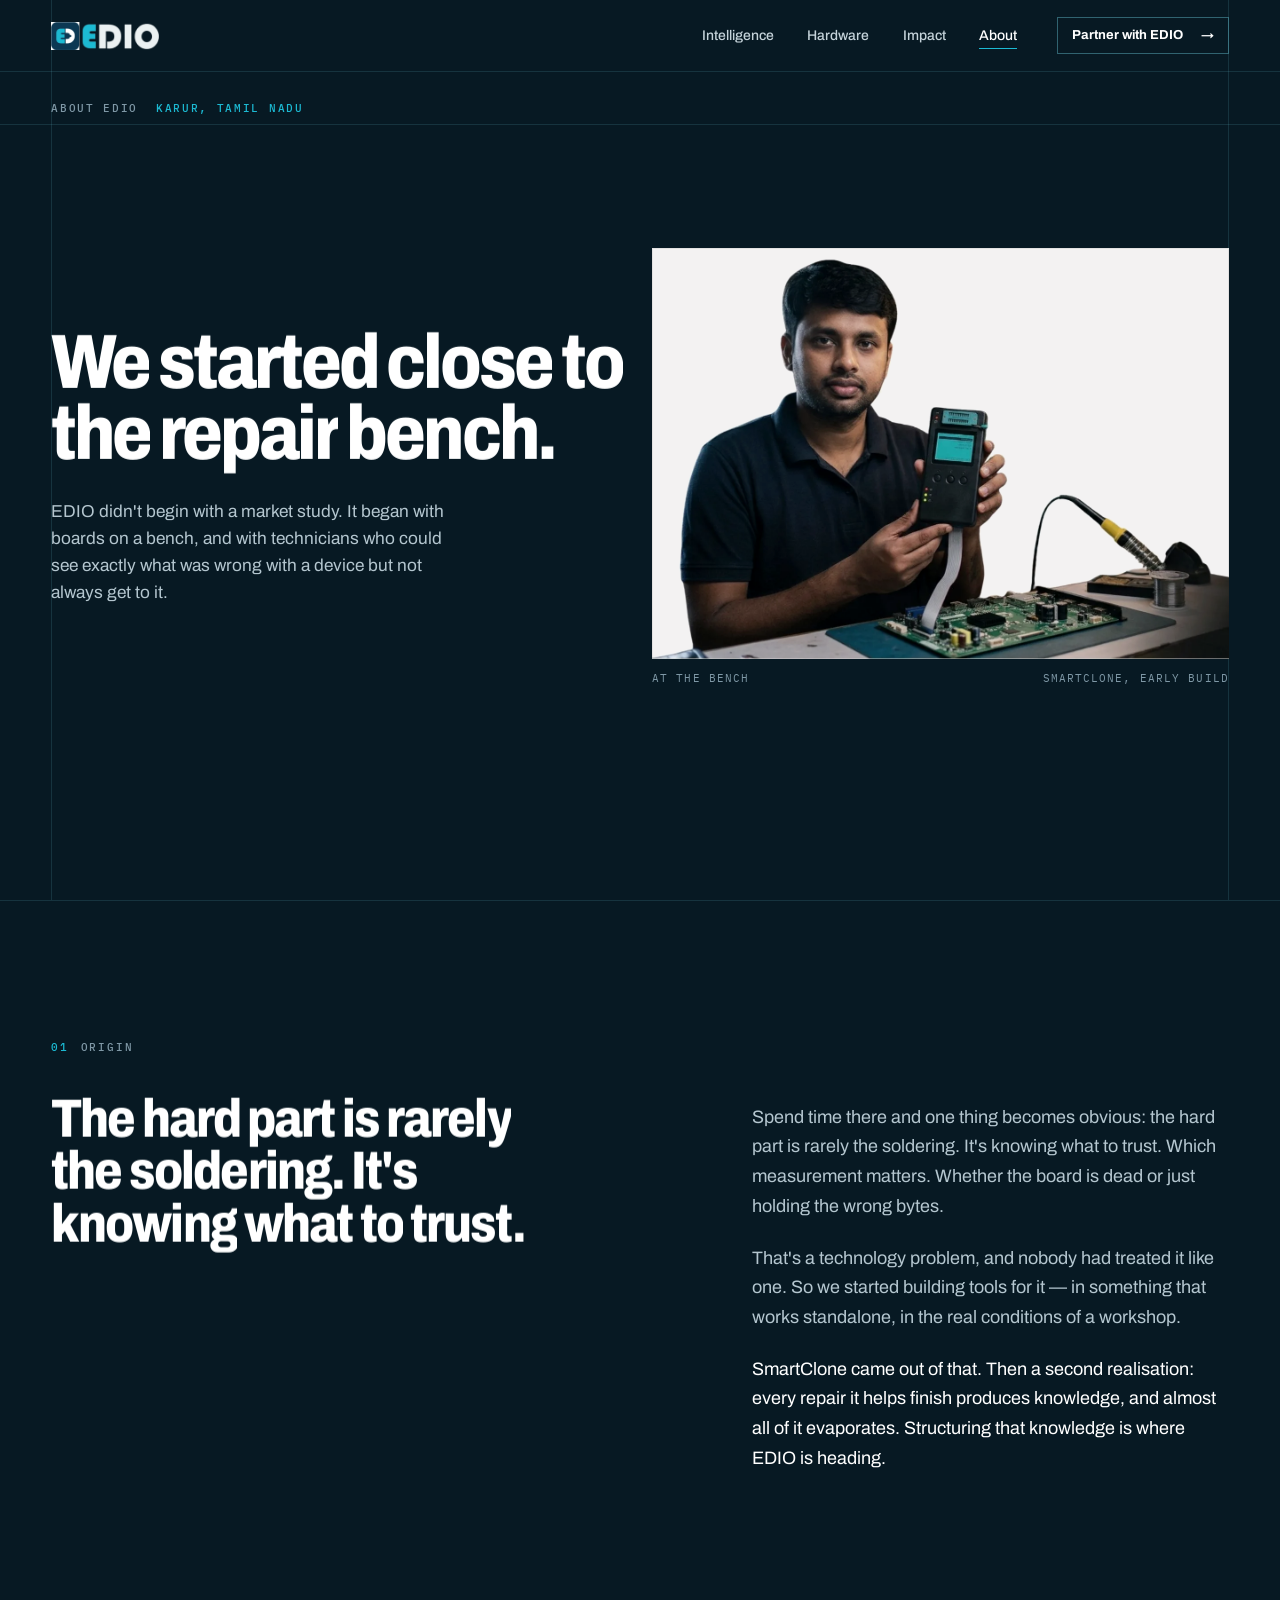
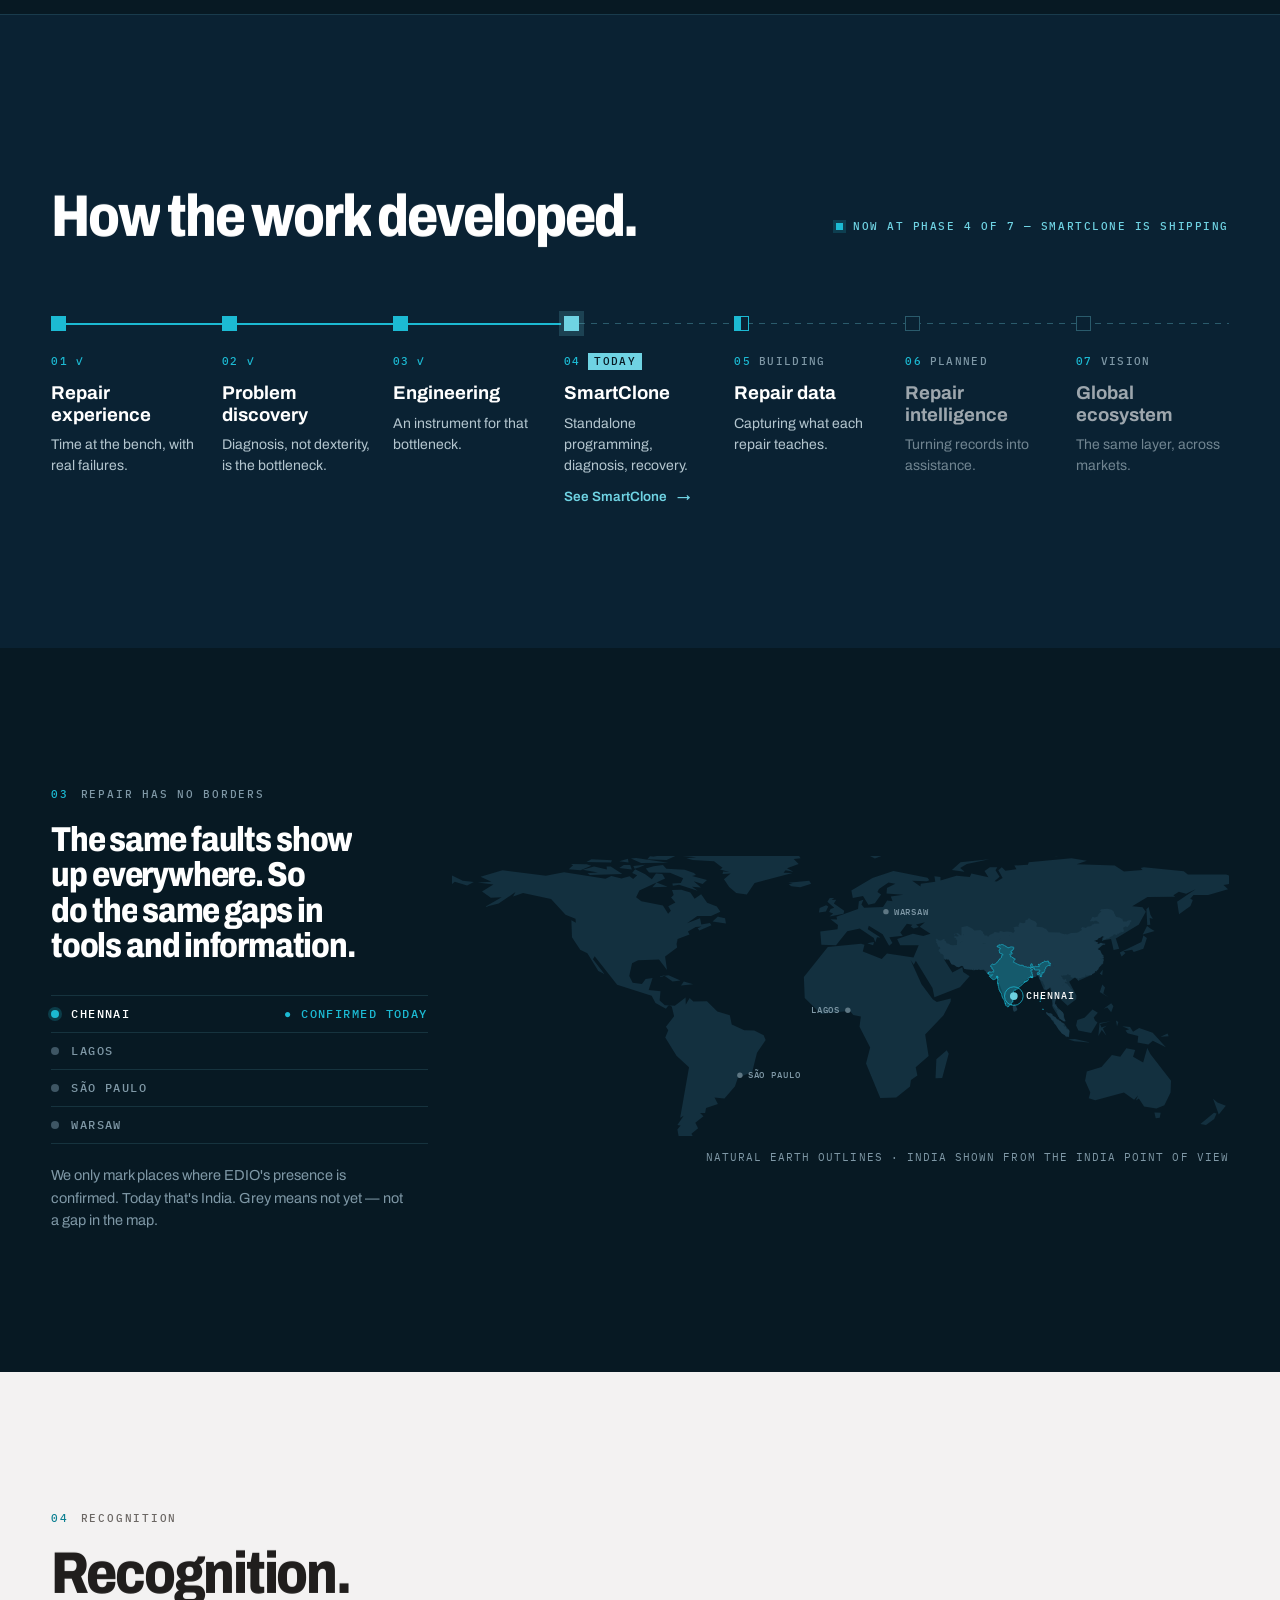
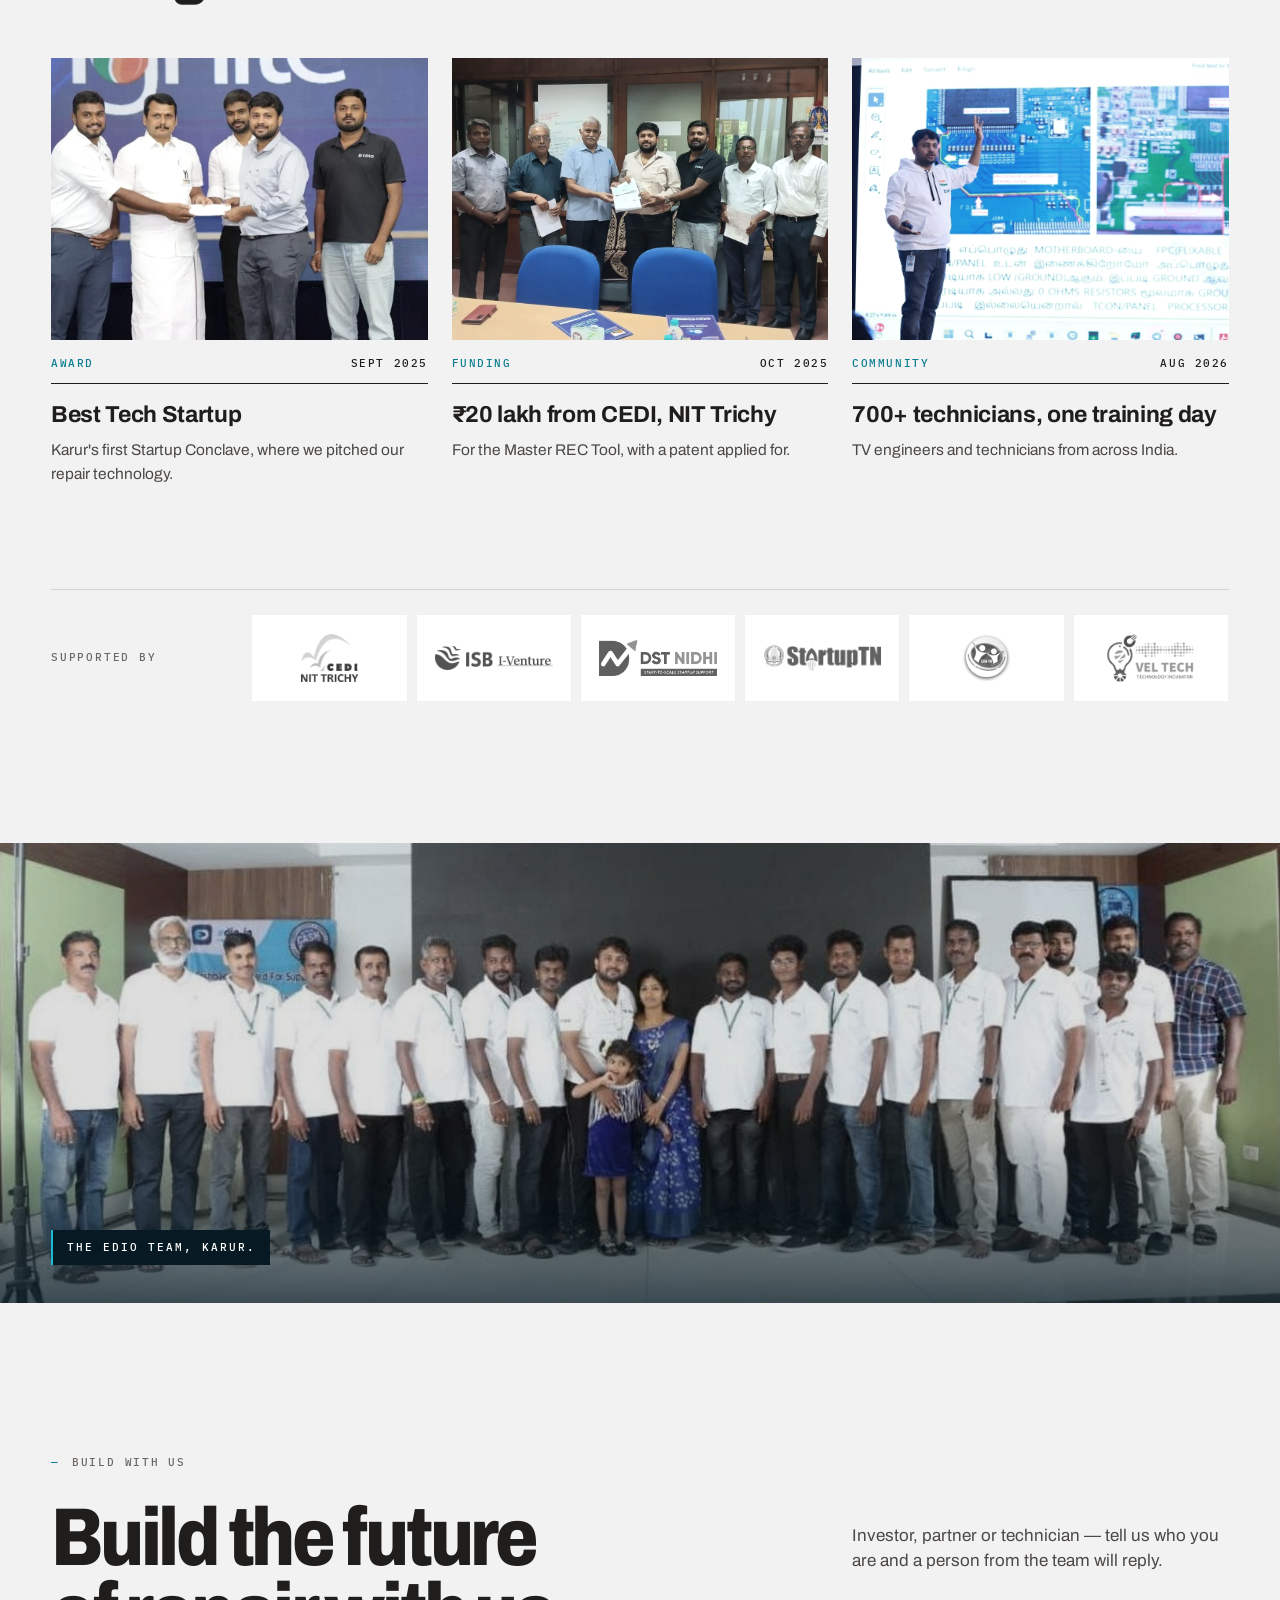
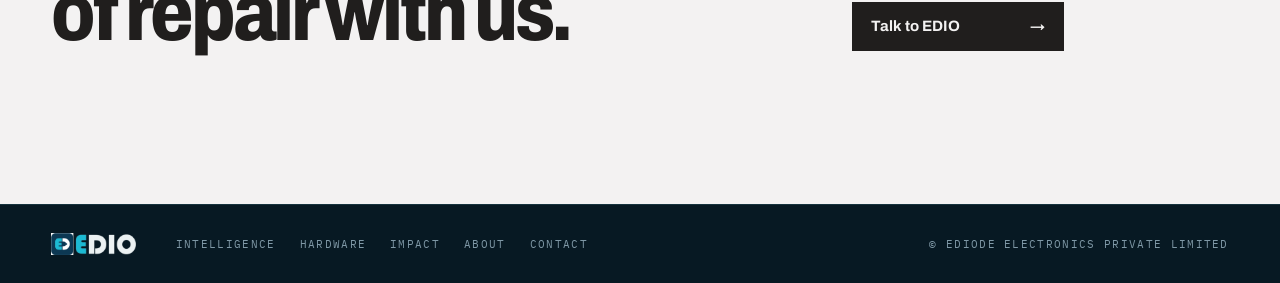
==== about.html @ 472bfdc0 "EDIO website preview Co-Authored-By: Claude Opus 5.5 <noreply@anthropic.com>" ====
<!doctype html>
<html lang="en" class="no-js">
<head>
<meta charset="utf-8">
<meta name="viewport" content="width=device-width, initial-scale=1, viewport-fit=cover">
<title>About EDIO — We started close to the repair bench</title>
<meta name="description" content="EDIO began with boards on a bench and technicians who could see what was wrong but not always get to it. SmartClone came out of that; structuring repair knowledge is where EDIO is heading.">
<link rel="canonical" href="https://edio.in/about.html">
<meta property="og:url" content="https://edio.in/about.html">
<meta property="og:type" content="website">
<meta property="og:site_name" content="EDIO">
<meta property="og:title" content="About EDIO — We started close to the repair bench">
<meta property="og:description" content="EDIO began with boards on a bench and technicians who could see what was wrong but not always get to it. SmartClone came out of that; structuring repair knowledge is where EDIO is heading.">
<meta property="og:image" content="https://edio.in/assets/img/og/edio-share.jpg">
<meta property="og:image:width" content="1200">
<meta property="og:image:height" content="629">
<meta property="og:image:alt" content="A technician repairing a TV mainboard at an electronics bench">
<meta name="twitter:card" content="summary_large_image">
<meta name="theme-color" content="#071923">
<meta name="robots" content="noindex">
<link rel="icon" href="assets/img/favicon.png">
<link rel="apple-touch-icon" href="assets/img/apple-touch-icon.png">
<link rel="preconnect" href="https://fonts.googleapis.com">
<link rel="preconnect" href="https://fonts.gstatic.com" crossorigin>
<link href="https://fonts.googleapis.com/css2?family=Archivo:wdth,wght@75..125,400..900&family=IBM+Plex+Mono:wght@400;500&display=swap" rel="stylesheet">
<link rel="preload" as="image" href="assets/img/about/founder-bench.webp">
<link rel="stylesheet" href="assets/css/base.css">
<link rel="stylesheet" href="assets/css/about.css">
<script>
  (function (h) {
    h.classList.replace('no-js', 'js');
    if (!matchMedia('(prefers-reduced-motion: reduce)').matches) {
      h.classList.add('is-intro');
      setTimeout(function () { h.classList.remove('is-intro'); }, 4000);
    }
  })(document.documentElement);
</script>
</head>
<body>

<a class="skip" href="#main">Skip to content</a>

<!-- ============ HEADER ============ -->
<header class="site-header" data-header>
  <div class="container header-row">
    <a class="brand" href="index.html" aria-label="EDIO home">
      <img src="assets/img/logo-wordmark-light.png" alt="EDIO" width="123" height="32">
    </a>
    <nav class="nav" aria-label="Primary">
      <a href="intelligence.html">Intelligence</a>
      <a href="hardware.html">Hardware</a>
      <a href="impact.html">Impact</a>
      <a href="about.html" aria-current="page">About</a>
    </nav>
    <a class="btn btn-line header-cta" href="contact.html"><span class="lg">Partner with EDIO</span><span class="sm">Partner</span><i aria-hidden="true">→</i></a>
    <button class="menu-btn" type="button" aria-expanded="false" aria-controls="mobile-nav" data-menu-btn>
      <span class="sr">Menu</span><i></i><i></i>
    </button>
  </div>
  <nav class="mobile-nav" id="mobile-nav" aria-label="Mobile" data-mobile-nav hidden>
    <a href="intelligence.html"><small>01</small>Intelligence</a>
    <a href="hardware.html"><small>02</small>Hardware</a>
    <a href="impact.html"><small>03</small>Impact</a>
    <a href="about.html" aria-current="page"><small>04</small>About</a>
  </nav>
</header>

<main id="main">

<!-- ============ HERO ============ -->
<section class="ab-hero">
  <div class="ab-lines" aria-hidden="true"><i class="al al-h"></i><i class="al al-v al-v1"></i><i class="al al-v al-v2"></i></div>
  <div class="container ab-hero-grid">
    <p class="sys" data-ab-fade><span class="sys-a">About EDIO</span><span class="sys-b">Karur, Tamil Nadu</span></p>
    <div class="ab-copy">
      <h1 class="ab-title display" data-split>We started close to the repair bench.</h1>
      <p class="ab-sub" data-ab-fade>EDIO didn't begin with a market study. It began with boards on a bench, and with technicians who could see exactly what was wrong with a device but not always get to it.</p>
    </div>
    <figure class="portrait" data-portrait>
      <div class="portrait-plate"><img src="assets/img/about/founder-bench.webp" alt="EDIO founder with SmartClone at a repair bench" width="1300" height="925" fetchpriority="high" data-portrait-img></div>
      <figcaption><span>At the bench</span><span>SmartClone, early build</span></figcaption>
    </figure>
  </div>
</section>

<!-- ============ STORY ============ -->
<section class="story">
  <div class="container story-grid">
    <p class="kicker" data-rise><span>01</span> Origin</p>
    <blockquote class="pull display" data-split>The hard part is rarely the soldering. It's knowing what to trust.</blockquote>
    <div class="story-text" data-rise-stagger>
      <p data-rise>Spend time there and one thing becomes obvious: the hard part is rarely the soldering. It's knowing what to trust. Which measurement matters. Whether the board is dead or just holding the wrong bytes.</p>
      <p data-rise>That's a technology problem, and nobody had treated it like one. So we started building tools for it — in something that works standalone, in the real conditions of a workshop.</p>
      <p data-rise>SmartClone came out of that. Then a second realisation: every repair it helps finish produces knowledge, and almost all of it evaporates. Structuring that knowledge is where EDIO is heading.</p>
    </div>
  </div>
</section>

<!-- ============ TIMELINE ============ -->
<section class="phases" data-phases>
  <div class="container">
    <div class="phases-head">
      <p class="kicker" data-rise><span>02</span> Timeline</p>
      <h2 class="phases-title display" data-split>How the work developed.</h2>
      <p class="phases-now" data-rise><i class="led" aria-hidden="true"></i>Now at phase 4 of 7 — SmartClone is shipping</p>
    </div>

    <div class="track" data-track>
      <div class="track-line" aria-hidden="true"><i data-track-fill></i></div>
      <ol class="phase-list">
        <li class="ph ph--done"><span class="ph-n">01 <b>✓</b></span><h3>Repair experience</h3><p>Time at the bench, with real failures.</p></li>
        <li class="ph ph--done"><span class="ph-n">02 <b>✓</b></span><h3>Problem discovery</h3><p>Diagnosis, not dexterity, is the bottleneck.</p></li>
        <li class="ph ph--done"><span class="ph-n">03 <b>✓</b></span><h3>Engineering</h3><p>An instrument for that bottleneck.</p></li>
        <li class="ph ph--now" aria-current="step"><span class="ph-n">04 <b>Today</b></span><h3>SmartClone</h3><p>Standalone programming, diagnosis, recovery.</p><a class="ph-link" href="hardware.html">See SmartClone <i aria-hidden="true">→</i></a></li>
        <li class="ph ph--next"><span class="ph-n">05 <b>Building</b></span><h3>Repair data</h3><p>Capturing what each repair teaches.</p></li>
        <li class="ph ph--later"><span class="ph-n">06 <b>Planned</b></span><h3>Repair intelligence</h3><p>Turning records into assistance.</p></li>
        <li class="ph ph--later"><span class="ph-n">07 <b>Vision</b></span><h3>Global ecosystem</h3><p>The same layer, across markets.</p></li>
      </ol>
    </div>
  </div>
</section>

<!-- ============ NO BORDERS ============ -->
<section class="borders">
  <div class="container borders-grid">
    <div class="borders-copy">
      <p class="kicker" data-rise><span>03</span> Repair has no borders</p>
      <h2 class="borders-title display" data-split>The same faults show up everywhere. So do the same gaps in tools and information.</h2>
      <ul class="legend" data-rise>
        <li class="lg-on"><i></i>Chennai <b>● Confirmed today</b></li>
        <li><i></i>Lagos</li>
        <li><i></i>São Paulo</li>
        <li><i></i>Warsaw</li>
      </ul>
      <p class="borders-note" data-rise>We only mark places where EDIO's presence is confirmed. Today that's India. Grey means not yet — not a gap in the map.</p>
    </div>
    <figure class="map" data-map aria-label="World map: India highlighted, Chennai confirmed; Lagos, São Paulo and Warsaw in grey">
      <svg viewBox="0 0 1000 360" preserveAspectRatio="xMidYMid meet" aria-hidden="true">
        <path class="land" d="M374.4 433.3L379.7 438.9L349.4 440.6L374.4 433.3ZM309.7 413.9L302.5 418.1L291.7 415.8L299.7 414.4L304.7 408.1L309.7 413.9ZM337.2 395.0L327.8 396.7L317.5 405.6L328.3 413.1L331.1 421.4L303.9 429.4L285.6 429.7L295.3 433.1L283.3 436.7L338.3 447.8L420.8 439.7L401.1 437.5L401.9 433.6L451.4 425.3L457.2 419.7L480.8 413.6L575.3 412.5L594.2 406.9L607.2 410.6L651.4 399.4L670.6 405.6L691.4 405.3L693.6 408.9L688.6 416.4L694.2 417.5L705.3 410.8L744.4 400.6L766.1 403.9L785.6 398.9L795.0 402.5L815.6 399.7L832.8 403.6L875.3 398.1L881.9 402.8L904.2 402.5L975.6 415.8L954.4 428.3L963.9 435.6L949.4 436.7L943.9 441.4L970.6 449.4L1000.0 451.9L1000.0 466.7L0.0 466.7L2.5 450.3L102.5 452.8L73.3 449.2L75.3 444.4L64.4 441.9L93.3 439.7L68.6 436.4L60.0 430.3L79.7 431.7L97.5 425.6L183.6 421.4L220.6 425.8L211.9 418.3L291.9 421.9L312.8 418.1L311.9 403.6L337.2 395.0ZM311.7 366.4L319.4 368.6L307.8 370.8L292.5 363.3L302.5 366.9L307.5 362.5L311.7 366.4ZM903.9 330.0L911.9 330.3L910.8 336.7L905.6 337.5L903.9 330.0ZM980.6 330.3L983.9 331.4L980.8 338.6L970.3 346.1L963.1 345.0L980.6 330.3ZM985.0 317.2L995.8 321.4L986.7 332.5L979.4 312.5L985.0 317.2ZM639.2 254.4L630.8 285.8L622.2 286.1L623.3 261.7L636.7 250.0L639.2 254.4ZM898.9 255.0L925.3 289.2L924.7 304.4L916.7 320.6L906.4 325.0L890.6 322.2L883.9 312.2L880.0 314.7L882.8 308.1L877.8 313.6L864.7 304.2L827.8 314.2L819.4 311.7L821.4 304.4L814.7 289.2L816.9 277.2L835.8 271.4L849.2 256.1L860.0 258.3L867.8 247.5L879.2 249.7L876.4 258.3L889.4 265.8L894.7 247.2L898.9 255.0ZM801.7 235.6L821.4 240.0L800.8 238.3L792.8 235.8L801.7 235.6ZM922.2 231.9L911.9 232.5L920.8 228.3L922.2 231.9ZM872.5 220.0L876.4 226.1L884.2 221.4L901.7 227.5L918.6 246.1L901.9 237.8L896.1 242.5L882.2 240.0L883.1 231.7L869.4 228.1L866.7 224.4L871.4 222.8L862.5 219.2L872.5 220.0ZM847.8 212.8L833.9 216.1L835.8 220.6L842.5 218.3L837.5 221.9L842.2 231.4L836.1 223.9L831.7 231.7L833.3 215.0L847.8 212.8ZM857.5 213.6L855.8 219.2L854.4 211.7L857.5 213.6ZM793.9 233.1L785.0 228.3L764.7 201.4L788.3 216.4L794.7 225.3L793.9 233.1ZM827.5 211.7L830.6 214.2L822.5 227.8L806.1 224.7L803.1 218.1L804.7 211.1L813.9 208.1L824.2 197.5L831.1 201.7L825.8 207.8L827.5 211.7ZM851.1 193.3L848.3 201.1L843.3 195.0L838.6 196.7L848.3 189.4L851.1 193.3ZM725.6 199.4L721.9 197.8L722.5 189.4L725.6 199.4ZM836.9 165.3L840.3 169.2L838.1 176.9L844.7 181.9L833.6 175.0L836.9 165.3ZM298.3 161.4L310.3 165.0L294.7 166.7L298.3 161.4ZM278.6 153.3L293.9 160.3L283.9 161.4L272.8 153.9L263.9 155.8L278.6 153.3ZM836.7 153.3L833.6 151.1L837.5 146.4L836.7 153.3ZM543.1 110.6L541.9 115.0L534.4 112.2L543.1 110.6ZM891.7 113.6L889.7 119.2L877.2 123.6L875.3 120.6L863.9 122.5L866.7 124.7L861.7 129.4L859.4 124.2L887.2 110.6L889.7 102.2L894.2 105.6L891.7 113.6ZM899.7 93.9L904.2 96.4L888.9 101.1L894.4 90.0L899.7 93.9ZM344.2 75.8L342.2 78.3L351.4 80.0L352.5 86.9L335.3 84.4L344.2 75.8ZM898.9 75.8L901.9 80.6L897.8 79.7L898.6 88.6L894.7 88.9L893.6 68.6L896.4 65.6L898.9 75.8ZM481.1 71.4L472.2 72.8L473.1 66.9L481.4 63.3L484.2 65.0L481.1 71.4ZM491.7 53.9L488.6 56.7L494.4 56.4L491.4 61.1L504.7 70.3L503.9 74.2L485.6 77.8L490.6 73.9L485.3 72.2L487.2 68.1L491.9 66.7L483.1 58.9L486.1 53.9L491.7 53.9ZM263.3 34.2L277.5 39.7L257.8 40.3L263.3 34.2ZM459.7 31.9L462.2 35.8L448.1 40.3L436.7 38.9L433.3 36.4L438.3 35.0L432.5 34.4L459.7 31.9ZM13.9 31.7L28.1 33.3L19.4 38.1L3.6 33.1L0.0 36.1L0.0 25.0L13.9 31.7ZM248.6 23.6L257.2 30.0L262.5 22.5L270.6 23.1L274.2 28.9L241.1 44.4L236.9 53.1L243.6 58.1L271.4 63.6L278.1 74.4L281.7 70.6L278.3 64.7L287.5 59.7L281.9 53.3L285.3 50.3L283.1 43.6L295.0 43.3L306.7 46.9L312.2 55.0L320.6 49.2L328.3 60.3L340.8 65.0L345.3 71.9L333.3 77.2L315.6 77.2L302.5 86.7L319.2 80.0L320.8 88.3L331.9 86.1L333.9 89.2L318.3 95.8L316.1 93.1L321.1 90.8L313.6 91.4L303.6 97.2L305.6 101.1L290.3 106.9L289.2 113.3L288.1 107.8L289.7 117.8L274.2 129.4L276.7 146.7L266.4 133.1L239.4 134.2L231.7 138.1L228.1 154.4L232.5 163.1L244.4 164.7L249.2 158.3L258.1 156.9L253.1 172.5L268.3 174.2L267.2 185.8L273.9 192.2L286.7 192.8L300.6 182.2L300.8 191.4L305.8 182.8L310.6 187.2L328.1 186.9L341.4 200.0L357.5 205.0L360.0 216.9L376.1 224.2L388.9 224.7L401.1 230.8L403.6 236.9L392.5 253.1L386.4 277.5L367.8 285.8L364.2 296.4L350.6 312.2L337.8 310.8L342.2 319.2L326.9 324.4L325.8 330.6L319.2 330.8L323.6 335.0L313.1 343.3L316.7 350.3L308.1 357.5L310.6 361.9L302.8 366.1L291.9 361.9L290.0 351.9L294.2 346.9L290.0 346.1L298.1 334.4L293.6 336.7L305.0 271.7L288.9 257.2L274.4 233.6L278.3 224.2L275.3 219.7L285.8 206.1L282.8 193.6L278.9 191.9L275.3 196.7L261.9 189.2L256.9 179.7L212.5 165.8L183.6 128.9L181.4 132.8L196.1 151.7L188.3 148.1L174.2 125.0L165.0 120.6L154.4 104.7L153.6 82.8L159.4 85.8L158.9 80.6L146.1 75.6L127.5 55.3L91.4 47.5L78.6 52.2L81.7 46.4L60.0 61.1L42.2 65.6L63.9 53.1L50.0 53.6L38.6 45.8L53.3 36.7L33.1 34.2L50.8 33.1L36.7 26.7L65.0 18.3L120.8 25.3L144.2 20.8L197.5 29.4L205.0 25.6L218.1 28.9L228.6 26.1L233.1 29.7L238.3 24.7L231.9 21.9L235.6 16.9L248.6 23.6ZM182.8 13.6L199.4 17.5L198.9 13.6L204.2 13.6L219.2 23.3L177.5 24.4L174.2 22.2L187.8 21.1L168.3 17.8L182.8 13.6ZM259.4 13.3L271.4 11.7L275.8 16.4L299.4 17.8L311.4 21.9L313.9 24.4L308.9 25.8L328.1 30.8L322.5 36.1L311.1 32.5L320.3 40.6L308.9 39.7L316.1 44.7L292.2 36.9L284.2 38.3L283.6 35.3L294.4 34.7L297.5 28.6L280.6 21.7L253.6 21.1L249.4 16.1L259.4 13.3ZM221.1 11.7L229.4 11.7L231.4 17.5L215.3 15.3L221.1 11.7ZM241.1 14.4L235.0 16.4L233.3 12.8L248.6 11.4L241.1 14.4ZM165.3 18.3L150.3 16.9L155.8 11.9L153.1 10.3L173.3 10.6L179.2 12.5L165.3 18.3ZM226.4 3.6L227.2 8.3L215.3 6.7L226.4 3.6ZM199.4 5.0L205.8 5.6L204.7 8.3L173.1 7.8L179.4 4.2L199.4 5.0ZM659.7 20.3L643.3 18.1L654.4 8.1L691.4 4.2L662.5 10.3L653.9 15.6L659.7 20.3ZM236.9 2.5L278.3 8.6L243.3 8.9L230.3 3.3L236.9 2.5ZM797.2 2.8L816.9 6.1L803.9 10.6L852.8 12.2L864.7 20.0L888.6 18.1L886.4 15.6L890.3 14.4L941.7 19.7L946.9 23.9L996.1 23.9L1000.0 25.0L1000.0 36.1L992.8 37.2L998.6 42.8L973.1 50.3L954.2 50.3L950.0 55.0L953.3 56.7L950.3 64.2L935.6 75.0L933.1 58.9L956.9 42.8L944.7 48.6L935.3 46.1L928.3 50.6L930.6 52.5L895.0 52.8L875.3 64.7L888.6 66.1L892.8 71.7L883.9 88.1L854.2 106.1L858.6 119.2L851.4 121.1L848.1 106.7L836.4 108.6L837.8 103.1L827.8 107.8L830.3 112.8L840.0 112.5L831.1 119.7L838.6 128.6L838.1 138.3L821.9 153.3L806.7 160.3L801.4 156.4L794.2 161.7L803.6 179.4L803.3 184.2L792.2 192.8L778.1 179.4L775.6 191.1L786.1 201.4L789.4 213.1L781.7 208.9L773.1 195.0L770.0 169.7L761.7 172.2L753.9 153.3L741.7 156.9L723.1 172.5L721.9 187.8L715.3 194.4L701.7 157.2L695.8 158.6L684.4 146.1L659.4 145.3L656.9 141.4L643.1 139.2L639.2 133.1L633.3 133.3L643.9 150.0L656.7 143.3L657.8 149.4L666.1 154.7L653.6 168.9L620.8 181.7L618.3 170.0L596.9 134.7L594.2 140.0L590.0 133.6L604.2 165.0L618.6 184.2L623.9 187.8L641.9 183.3L641.7 187.2L632.5 205.0L608.9 229.7L613.3 257.5L596.7 271.7L598.9 282.5L590.6 288.1L589.4 296.7L571.7 310.8L551.1 311.4L532.8 266.9L538.1 246.4L524.4 219.7L526.1 206.4L516.4 204.7L511.9 199.2L475.0 203.3L453.9 182.8L452.8 155.8L483.6 117.2L526.4 112.8L530.8 114.2L528.6 122.8L553.1 132.5L559.7 125.6L593.9 130.6L600.6 114.7L576.7 114.7L572.8 106.9L593.1 100.0L606.4 103.1L615.8 100.0L601.9 91.1L608.6 85.3L597.2 88.1L600.8 91.4L594.2 93.3L590.3 90.8L592.5 88.6L585.3 87.2L576.9 98.3L580.0 102.5L562.8 104.7L566.7 111.9L562.5 115.6L554.2 100.8L536.4 89.7L535.0 94.2L551.4 105.0L546.9 104.4L544.7 111.1L542.8 105.6L524.7 93.3L508.6 96.9L494.2 114.7L475.3 114.2L473.9 97.2L496.1 94.4L496.7 88.9L487.2 81.4L495.6 81.7L494.7 78.3L522.5 68.1L523.6 58.1L529.4 56.4L526.9 62.5L530.3 66.7L554.7 65.6L560.0 57.2L566.9 58.3L564.7 52.2L580.8 50.0L559.2 48.1L559.7 41.1L570.6 35.8L561.7 34.2L549.4 42.5L547.5 46.4L552.2 49.7L544.2 60.8L535.8 62.8L528.9 51.4L515.8 53.9L513.9 44.4L541.1 28.3L568.1 19.4L611.9 28.1L614.2 31.1L611.1 32.5L592.2 31.7L602.8 39.4L603.3 35.8L621.9 33.1L620.8 26.1L628.6 26.9L628.6 31.4L649.2 25.3L666.4 26.9L668.3 22.5L690.3 27.5L685.3 19.4L692.2 14.4L701.7 14.4L699.4 18.3L704.7 26.7L698.1 32.5L701.1 32.8L708.6 28.3L703.1 18.3L707.5 14.4L712.2 18.9L726.4 17.2L723.6 12.2L741.1 11.4L742.2 8.1L797.2 2.8ZM791.9 -0.8L776.1 0.3L783.6 -3.6L791.9 -0.8ZM550.8 -4.7L559.7 -2.8L544.2 3.3L528.9 -4.7L550.8 -4.7ZM777.5 -2.5L753.3 -6.4L766.4 -9.2L777.5 -2.5ZM258.3 -4.7L247.8 -0.6L231.4 -6.1L243.3 -9.2L258.3 -4.7ZM309.7 -14.2L328.1 -12.2L286.4 -3.6L290.6 -1.4L276.1 5.0L251.4 4.2L254.7 0.3L263.9 1.4L255.6 -1.1L263.6 -3.6L258.6 -6.4L272.8 -6.9L245.6 -10.8L309.7 -14.2ZM424.7 -15.3L442.2 -13.1L412.8 -11.1L466.1 -9.2L444.4 -6.1L450.8 -5.8L445.3 -2.2L448.6 2.8L439.7 3.9L446.1 10.3L431.1 15.8L439.4 20.3L429.2 18.3L426.7 21.7L438.1 21.9L389.4 34.7L379.4 49.7L365.8 47.5L356.7 40.0L350.0 30.0L358.6 22.5L348.1 23.3L348.9 20.0L357.2 20.6L345.0 17.5L348.1 15.0L337.2 6.9L309.7 5.3L301.7 2.8L314.4 1.7L296.4 0.0L317.5 -3.9L311.1 -5.8L325.8 -10.6L376.4 -10.3L370.0 -12.8L379.4 -14.4L424.7 -15.3Z"/>
        <path class="land land--near" d="M780.3 211.7L780.0 210.6L780.8 210.3L781.7 211.9L783.6 212.8L784.4 214.4L786.1 214.7L786.4 215.6L784.7 216.1L787.2 215.3L788.1 215.8L788.3 216.7L786.9 217.5L787.8 217.8L787.2 217.8L786.9 218.6L788.3 219.7L790.0 219.4L790.3 221.9L791.4 222.5L790.3 224.4L791.4 223.1L793.3 223.3L794.4 225.0L793.6 233.1L792.5 231.7L792.2 232.8L790.6 231.9L790.8 233.1L790.6 233.1L788.6 230.8L784.2 227.8L783.9 226.7L780.3 223.1L776.9 216.7L775.3 215.8L774.4 211.9L771.4 210.3L771.1 208.6L769.2 206.4L768.1 206.1L765.0 203.3L764.4 201.4L765.0 200.8L767.8 202.2L770.8 202.2L773.1 204.4L772.8 205.3L777.2 207.8L777.8 209.4L778.3 209.2L780.3 211.7ZM783.6 199.2L786.1 201.4L787.2 203.3L787.2 208.6L788.6 210.3L789.7 212.8L788.9 212.2L788.9 212.8L787.5 213.1L783.1 210.0L781.4 208.9L781.4 207.5L779.7 205.8L780.3 205.6L779.4 204.7L779.7 203.6L778.9 202.5L778.3 198.1L780.8 199.4L780.8 201.1L782.2 200.3L782.8 200.8L783.6 199.2ZM770.3 138.3L767.5 137.8L768.3 136.7L768.1 136.1L767.2 136.4L767.8 135.3L766.9 135.0L765.0 136.1L762.8 135.3L760.8 136.9L759.2 137.2L757.2 139.4L755.3 139.7L753.6 138.6L751.4 138.6L751.7 138.3L750.3 138.1L748.6 138.9L746.9 140.8L746.7 138.9L746.1 138.6L742.8 139.4L740.8 138.6L740.0 139.2L739.4 138.3L738.9 139.2L738.1 138.1L736.4 138.1L736.7 137.2L734.7 136.9L733.6 135.3L731.9 135.6L731.1 134.4L728.3 133.1L728.1 132.5L726.1 132.2L725.3 133.3L722.8 131.7L722.8 131.1L720.6 130.6L719.7 129.4L718.6 129.7L718.6 127.8L717.8 126.4L718.6 126.1L719.2 126.9L721.1 125.8L720.3 125.0L720.8 124.2L719.2 123.9L719.2 122.5L720.6 122.2L720.8 121.1L722.2 120.3L723.1 117.8L720.3 116.7L715.3 118.1L710.3 114.7L706.9 113.9L706.7 113.3L708.9 112.8L708.1 112.2L707.8 109.7L705.0 109.4L704.4 107.2L705.3 106.7L705.6 105.6L708.1 104.7L707.8 104.2L710.0 103.9L710.3 104.7L711.9 104.7L713.6 102.8L716.9 102.8L718.6 101.4L722.8 100.0L722.5 98.3L723.6 97.5L723.3 97.2L724.4 96.9L723.1 94.2L723.6 92.5L721.9 91.9L726.9 90.8L729.2 91.4L729.4 90.6L728.6 90.3L730.6 85.6L735.3 86.7L737.5 85.8L738.1 82.2L740.6 81.9L741.4 80.3L743.9 80.0L743.6 80.8L744.7 81.4L744.4 81.7L750.8 84.2L752.8 87.2L751.9 90.3L752.5 91.1L759.7 91.7L763.1 93.6L765.0 93.6L764.7 94.4L767.8 98.1L781.9 98.6L783.3 99.4L788.1 100.6L790.3 100.3L790.3 100.8L791.7 101.1L796.7 99.2L804.2 98.9L806.7 97.8L808.3 96.4L810.8 95.3L809.4 93.3L811.1 91.4L815.6 92.5L818.1 90.6L821.4 90.3L822.8 89.7L823.9 88.1L825.8 87.8L826.1 87.2L833.1 86.9L832.5 85.6L829.2 83.3L827.2 83.3L826.1 84.2L824.4 83.6L821.9 84.2L820.8 83.1L821.7 82.8L824.2 78.3L827.2 79.2L831.4 77.5L831.7 76.9L830.8 76.7L833.6 73.1L835.6 71.9L835.3 70.8L833.3 70.0L835.8 68.6L843.3 67.8L848.9 69.2L851.7 71.9L852.2 74.2L852.8 74.2L853.6 76.9L854.4 77.2L854.2 78.3L859.7 79.4L861.7 80.8L863.1 80.8L862.5 81.7L863.3 82.5L863.1 83.1L863.9 84.2L868.1 84.2L869.7 83.1L874.2 82.5L873.9 83.3L874.4 84.2L872.8 85.3L871.9 88.1L870.0 90.3L869.7 91.4L866.4 90.8L863.6 92.2L864.7 96.1L864.2 97.5L862.2 98.1L862.5 98.6L860.8 97.2L860.3 98.9L859.2 98.9L858.1 100.0L855.6 100.0L856.4 101.1L855.8 101.7L851.9 100.8L850.0 103.1L846.9 104.2L844.7 106.1L842.5 106.1L836.7 109.2L836.4 108.6L838.6 107.2L836.7 106.9L839.7 104.2L838.6 102.8L836.1 103.3L834.7 105.0L831.9 105.8L830.3 108.1L826.9 108.1L826.4 109.4L826.9 110.0L828.1 110.8L830.6 110.8L831.4 111.9L830.6 112.2L830.8 113.3L832.8 113.3L833.9 111.9L835.3 111.7L837.8 112.8L840.8 112.8L840.3 114.2L838.6 113.9L835.6 115.0L835.8 115.3L835.3 115.6L835.0 116.4L833.6 116.1L834.2 116.7L831.1 119.4L831.1 120.3L834.2 121.4L835.8 125.0L835.6 125.8L838.6 128.6L836.1 128.3L835.0 127.5L833.6 128.1L832.2 126.7L833.3 127.8L835.6 127.8L838.9 130.8L835.6 132.5L834.7 132.2L833.6 132.8L835.0 132.2L835.6 133.1L835.6 132.8L836.9 132.5L839.2 133.6L837.2 134.7L838.9 134.4L838.6 135.6L838.3 135.0L837.2 135.6L838.1 136.1L837.5 136.4L837.8 136.9L836.4 136.7L837.5 136.9L837.8 138.1L836.9 138.6L836.7 137.8L836.1 138.9L835.0 138.6L835.8 139.2L835.0 139.4L834.7 141.1L833.9 140.8L834.4 141.4L833.3 141.9L833.6 142.8L832.8 143.1L833.6 142.2L832.2 142.5L832.8 142.8L832.2 143.1L832.5 143.6L833.1 143.3L831.9 144.4L830.8 144.2L832.5 144.4L831.7 145.3L832.5 146.1L831.4 145.6L830.8 146.1L831.4 146.7L830.3 146.7L830.6 147.2L829.4 147.5L830.0 147.8L829.4 148.6L828.3 148.1L827.2 148.6L828.1 149.2L826.9 150.3L826.9 149.7L826.7 150.8L826.1 150.3L825.8 151.1L823.6 151.7L824.4 152.2L823.6 152.2L823.6 153.1L821.7 153.6L820.6 153.1L821.1 153.6L820.3 153.1L819.2 153.3L819.2 154.2L818.9 153.3L818.1 154.2L817.8 153.9L816.4 154.2L815.3 152.8L816.1 152.5L815.0 152.5L815.3 153.1L814.4 153.1L815.6 153.9L815.3 155.0L814.4 153.9L815.0 155.0L814.4 155.6L814.2 155.0L813.6 155.8L812.8 156.1L812.2 155.3L811.9 156.4L810.8 155.8L811.1 156.1L810.3 156.1L810.0 156.9L808.3 156.9L806.7 157.8L806.7 157.2L806.1 158.9L806.9 159.7L806.4 160.3L805.3 160.6L805.6 160.0L804.7 158.6L805.3 156.9L804.4 156.9L804.4 156.4L804.2 156.9L803.1 157.2L801.7 155.6L801.4 156.7L800.8 156.4L800.0 157.2L799.4 156.7L798.1 156.7L796.4 155.6L795.8 154.4L796.7 153.3L794.2 153.1L792.5 151.7L790.8 153.3L789.2 153.3L788.9 154.2L787.8 153.3L787.5 153.9L786.9 153.3L786.1 154.4L784.7 153.3L783.9 154.4L782.5 154.2L781.9 155.0L782.8 158.1L781.1 157.8L780.8 156.1L778.3 157.2L777.5 155.6L775.3 155.0L776.4 153.1L774.7 152.2L774.2 150.0L774.7 149.7L770.8 150.3L771.4 149.7L770.8 148.1L771.7 147.8L771.7 146.7L774.2 144.7L773.6 144.2L774.4 142.2L774.2 140.0L773.1 140.3L772.5 138.6L771.4 137.5L770.3 138.3ZM751.4 138.6L754.4 139.2L754.4 140.3L755.6 140.6L755.8 141.9L750.8 141.9L749.4 142.5L746.9 141.9L746.7 141.1L748.9 138.6L750.6 137.8L751.7 138.3L751.4 138.6ZM697.2 105.0L695.6 104.4L696.7 103.6L695.6 102.8L693.6 103.9L692.8 103.3L692.5 105.0L690.6 105.0L691.7 105.3L691.1 105.3L691.4 105.8L691.1 105.6L690.3 106.9L687.2 106.9L687.2 107.8L689.2 108.3L689.2 109.7L690.0 110.6L688.3 113.3L684.7 112.8L685.0 111.1L682.2 110.6L676.9 107.8L673.6 105.6L671.9 102.5L666.9 101.7L666.7 100.6L667.5 100.6L666.4 100.0L666.7 99.4L664.7 99.2L662.8 97.8L661.4 98.3L662.5 99.2L661.1 98.6L660.8 99.4L658.3 100.3L658.3 101.9L655.6 101.9L655.6 91.7L662.8 90.0L669.4 93.3L672.2 95.8L680.3 95.3L682.8 97.5L683.6 97.2L683.3 100.0L684.7 100.0L685.3 102.2L688.6 102.2L689.2 102.8L688.9 103.3L690.3 103.9L691.7 101.7L697.5 99.2L697.8 99.4L695.0 101.4L697.8 102.5L699.2 101.4L700.6 102.8L703.1 103.3L699.2 105.3L697.2 105.0ZM697.2 105.0L695.8 105.8L694.4 105.0L693.1 105.3L692.2 106.1L692.5 106.9L695.8 106.7L696.7 107.2L698.6 106.7L699.4 107.5L700.6 107.8L704.4 106.9L705.0 109.4L707.8 109.7L708.1 112.2L708.9 112.8L704.7 113.3L705.0 112.8L703.6 112.5L699.2 114.7L698.3 113.6L698.9 111.4L698.1 111.4L698.3 110.3L697.2 109.7L695.0 111.4L695.0 112.5L693.1 112.2L692.5 113.6L691.4 113.1L688.9 114.2L688.3 113.6L688.3 112.5L690.0 110.6L689.2 109.7L689.2 108.3L687.2 107.8L687.2 106.9L690.3 106.9L691.1 105.6L691.4 105.8L691.1 105.3L691.7 105.3L690.6 105.0L692.5 105.0L692.8 103.3L693.6 103.9L695.6 102.8L696.7 103.6L695.6 104.4L697.2 105.0ZM783.6 154.4L785.3 156.4L785.8 156.4L785.6 157.5L786.4 158.6L788.1 159.2L789.2 158.3L790.6 159.4L790.0 160.0L791.4 161.1L790.6 162.2L788.9 161.9L789.2 162.5L788.3 163.1L791.9 164.7L792.2 165.8L795.8 169.4L796.4 171.1L796.7 170.8L798.3 171.9L797.5 172.8L799.2 174.2L798.3 176.4L796.7 176.9L795.8 176.1L795.0 176.4L794.4 176.7L794.7 178.1L792.5 177.2L793.3 173.1L791.1 170.8L791.1 168.3L788.9 165.8L786.9 165.6L785.3 167.2L783.6 166.1L780.8 168.1L780.3 167.8L781.1 166.4L780.6 165.6L781.4 163.9L781.4 162.5L779.2 162.5L779.2 160.6L778.1 160.0L778.6 158.9L779.7 158.6L779.7 157.5L781.1 156.7L781.4 157.8L782.8 157.8L781.9 155.0L782.5 154.2L783.6 154.4ZM722.8 99.4L722.8 100.0L717.8 101.7L716.9 102.8L713.6 102.8L711.9 104.7L710.3 104.7L710.0 103.9L707.8 104.2L708.1 104.7L705.6 105.6L705.0 106.9L700.6 107.8L699.4 107.5L698.6 106.7L696.7 107.2L695.8 106.7L692.5 106.9L692.2 106.1L693.1 105.3L694.4 105.0L695.8 105.8L697.2 104.7L699.2 105.3L703.1 103.3L700.6 102.8L699.2 101.4L697.8 102.5L695.0 101.4L697.8 99.4L696.9 99.2L698.3 97.8L704.2 98.9L704.4 97.2L706.1 96.4L710.0 97.8L713.9 97.2L719.7 97.8L722.8 99.4ZM624.4 106.7L626.1 108.3L628.1 108.6L629.4 108.6L633.3 106.4L634.2 107.2L633.6 107.5L634.2 108.3L633.3 108.6L635.8 110.0L636.4 112.2L639.4 112.8L641.7 114.4L644.2 115.0L650.0 114.4L649.7 113.1L651.9 112.8L653.1 111.1L658.9 110.3L659.4 111.1L664.7 112.5L667.5 115.0L670.0 115.0L670.3 118.1L669.7 120.0L668.6 120.8L669.2 121.4L668.1 121.9L668.1 123.3L669.2 123.6L668.3 124.7L668.9 129.2L671.4 129.4L671.7 130.6L668.9 133.6L671.9 137.5L674.4 138.3L674.2 140.8L675.8 141.4L675.6 142.8L671.7 143.9L670.6 146.9L668.1 146.1L668.1 146.4L661.4 145.6L659.2 145.0L657.8 141.4L655.8 141.1L652.2 143.1L649.2 142.5L645.8 140.0L642.8 139.2L641.1 136.4L641.4 135.8L640.6 135.8L640.8 135.0L639.2 132.8L637.5 133.3L636.1 131.9L635.8 133.3L634.7 133.3L633.3 131.9L633.3 130.6L632.5 130.6L632.8 128.3L631.7 126.7L628.1 125.0L628.3 124.2L626.1 122.2L626.4 120.6L626.9 120.6L626.9 120.0L628.3 119.2L627.8 117.5L628.6 117.2L625.8 116.7L623.9 111.9L622.8 111.4L623.6 110.3L622.2 107.2L623.3 107.2L623.9 106.1L624.4 106.7ZM785.8 184.4L785.0 182.8L785.0 183.3L784.2 182.8L783.6 181.7L780.3 181.4L780.6 179.2L778.6 179.2L777.8 179.7L777.8 182.8L775.6 187.8L775.8 191.1L777.5 190.8L777.8 192.8L778.6 193.6L779.4 196.7L778.6 195.0L778.3 195.8L780.3 197.5L782.2 197.8L783.6 199.2L782.8 200.8L782.2 200.3L780.8 201.1L780.8 199.4L778.6 198.1L778.1 198.9L774.2 193.3L773.1 193.9L772.8 192.5L774.4 186.9L776.7 183.9L775.3 180.6L775.3 178.1L772.8 174.7L773.9 173.9L773.6 172.2L774.7 171.1L774.2 171.4L773.6 169.7L771.7 167.5L771.1 165.8L770.6 165.0L771.4 165.0L771.4 164.2L772.2 161.7L774.7 161.9L775.3 160.8L776.4 160.6L776.1 160.0L778.6 160.0L779.2 160.6L779.2 162.5L781.4 162.5L781.4 163.9L780.6 165.6L781.1 166.4L780.3 167.8L780.8 168.1L783.6 166.1L785.3 167.2L787.2 165.6L788.9 165.8L791.1 168.3L791.1 170.8L793.3 173.1L793.1 176.1L791.7 177.2L791.1 176.7L786.4 176.9L785.0 178.9L784.2 178.9L785.8 184.4ZM757.2 155.6L757.5 155.0L758.3 155.6L758.9 154.7L759.2 149.7L761.4 150.3L763.1 147.2L762.8 146.1L764.4 144.4L764.2 142.8L766.9 140.8L768.6 140.6L769.7 141.4L769.2 140.0L770.3 139.2L770.8 137.5L772.5 138.6L773.1 140.3L774.2 140.0L774.2 144.7L771.7 146.7L771.7 147.8L770.8 148.1L771.4 149.7L770.8 150.3L774.7 149.7L774.2 150.0L774.7 152.2L776.4 153.1L775.3 155.0L777.5 155.6L778.3 157.2L780.8 156.1L781.1 156.7L779.7 157.5L779.7 158.6L778.3 159.2L778.1 160.3L776.1 160.0L776.4 160.6L775.3 160.8L774.7 161.9L772.2 161.7L771.4 164.2L771.4 165.0L770.6 165.0L771.1 165.8L771.7 167.5L773.6 169.7L774.2 171.4L774.7 171.1L773.6 172.2L773.9 173.9L772.8 174.7L775.3 178.1L775.3 180.6L776.7 183.9L774.4 186.9L773.6 188.9L773.6 186.9L774.7 184.2L773.6 183.6L774.2 183.3L773.6 182.8L774.2 182.5L773.9 180.0L772.8 177.5L772.5 179.2L772.2 176.1L771.7 175.3L771.1 171.9L771.4 170.6L770.6 170.8L770.3 169.2L769.2 168.1L768.6 170.6L767.8 170.8L767.2 170.0L767.5 171.1L765.8 171.7L765.0 173.1L765.0 171.9L764.4 172.8L764.2 171.9L763.3 172.8L763.9 171.4L763.1 172.5L763.3 171.7L762.8 172.5L763.1 170.8L761.7 172.2L762.8 168.6L762.5 166.4L761.1 164.2L761.4 162.8L760.8 164.2L759.7 163.1L761.1 162.8L760.6 161.9L760.0 161.9L760.3 161.4L758.6 160.8L758.9 161.7L758.3 160.8L758.6 159.4L758.1 160.8L757.8 159.7L757.2 159.2L757.5 160.3L756.7 159.2L756.1 157.5L756.4 156.9L757.2 157.5L757.2 155.6ZM757.2 155.6L757.2 157.5L756.4 156.9L756.1 157.5L756.4 159.2L755.6 157.2L755.3 154.4L755.0 155.0L754.2 153.1L753.3 154.2L752.5 153.9L751.7 152.5L751.7 151.1L751.7 151.7L750.6 151.4L751.7 152.2L751.1 153.3L751.7 155.0L751.1 155.3L751.1 154.7L750.8 155.8L750.0 155.8L750.6 155.0L749.7 155.6L750.0 154.2L749.7 155.8L748.9 155.8L748.9 156.4L748.9 154.7L748.6 155.6L748.6 154.7L748.6 156.1L748.3 155.6L747.8 156.4L746.7 152.8L747.2 152.2L746.4 151.9L746.7 151.4L745.8 151.1L746.4 149.2L744.4 148.3L745.6 146.7L747.2 146.4L744.7 145.0L745.8 143.3L745.6 142.8L746.4 143.6L747.2 143.3L748.1 144.4L748.6 144.4L749.2 143.9L749.4 146.4L755.6 146.7L756.9 147.5L756.1 147.5L755.3 149.4L753.9 149.7L753.1 150.8L753.6 152.5L753.9 151.9L754.4 153.1L755.3 150.8L756.4 150.8L757.2 155.6ZM752.2 154.2L751.7 155.6L751.7 153.3L752.2 154.2ZM706.9 113.9L700.6 114.7L697.8 116.4L698.9 118.9L697.2 120.8L697.5 121.9L694.2 122.2L695.3 124.2L693.1 125.0L692.2 126.4L692.5 128.1L691.1 128.9L689.2 128.3L687.8 129.2L688.3 129.7L685.3 130.0L684.4 130.8L683.9 133.9L678.1 135.0L673.6 135.0L668.9 133.6L671.7 130.6L671.4 129.4L668.9 129.2L668.3 124.7L669.2 123.6L668.1 123.3L668.1 121.9L669.2 121.4L668.6 120.8L669.7 120.0L670.3 117.8L672.2 118.3L673.1 119.2L674.2 118.9L675.3 118.3L675.3 116.9L679.2 115.8L680.0 113.6L681.9 113.1L682.8 112.2L684.2 113.1L688.1 113.3L688.9 114.2L691.4 113.1L692.5 113.6L693.1 112.2L695.0 112.5L695.0 111.4L697.2 109.7L698.3 110.3L698.1 111.4L698.9 111.4L698.3 113.6L699.2 114.7L703.6 112.5L705.0 112.8L704.7 113.3L707.5 112.8L708.1 113.3L706.7 113.3L706.9 113.9ZM670.3 117.8L670.0 115.0L667.5 115.0L664.7 112.5L659.4 111.1L658.9 110.3L653.9 110.8L651.9 112.8L649.7 113.1L650.0 108.6L648.9 107.2L647.5 107.5L647.8 107.8L648.1 106.4L647.8 106.9L649.2 106.9L648.3 106.7L648.9 105.6L646.9 105.6L647.2 106.1L646.4 105.3L646.4 104.2L646.9 102.5L647.5 103.3L648.9 103.1L649.2 103.9L651.1 103.6L650.8 103.1L651.7 103.3L652.2 102.8L650.3 101.4L649.4 99.7L647.2 100.0L646.7 100.8L646.9 102.5L645.6 100.8L647.2 99.7L650.3 99.2L652.5 100.3L654.2 101.9L658.3 101.9L658.9 101.7L658.3 100.3L660.8 99.4L661.1 98.6L662.5 99.2L661.4 98.3L662.8 97.8L664.7 99.2L666.7 99.4L666.4 100.0L667.5 100.6L666.7 100.6L666.9 101.7L671.9 102.5L673.6 105.6L676.9 107.8L682.2 110.6L685.0 111.1L684.7 112.8L682.8 112.2L681.9 113.1L680.0 113.6L679.2 115.8L675.3 116.9L675.3 118.3L674.2 118.9L673.1 119.2L672.2 118.3L670.3 117.8ZM744.7 139.2L744.4 143.3L742.5 143.6L741.7 142.8L740.8 143.3L738.3 142.8L737.8 141.9L736.7 142.2L733.6 140.3L731.4 140.8L730.0 140.3L722.2 136.4L723.3 133.9L724.7 132.8L725.6 133.3L726.7 132.2L728.1 132.5L728.3 133.1L731.1 134.4L731.9 135.6L733.6 135.3L734.7 136.9L736.7 137.2L736.4 138.1L738.1 138.1L738.9 139.2L739.4 138.3L740.0 139.2L740.8 138.6L742.2 139.4L744.7 139.2ZM704.7 114.2L705.3 114.7L703.1 114.7L701.4 116.9L703.1 116.9L705.0 118.1L704.7 118.9L705.8 119.2L703.9 120.8L704.4 124.7L706.4 125.6L707.5 125.6L707.5 126.4L709.4 126.9L707.2 128.3L707.5 130.3L705.3 132.2L705.3 132.8L703.9 133.6L702.5 136.1L701.1 136.7L699.7 138.9L696.7 139.7L695.3 138.9L693.1 141.4L693.1 142.5L695.0 143.1L694.7 144.4L695.0 145.3L696.4 145.3L697.5 148.9L694.4 149.4L690.8 149.2L690.8 150.0L689.4 150.3L689.2 150.8L688.9 150.3L688.9 150.6L687.5 150.3L686.9 148.1L685.3 147.8L685.3 146.7L684.4 145.6L683.6 145.8L684.7 146.1L679.7 146.7L677.8 145.8L676.4 146.7L673.6 146.4L671.4 147.2L671.1 146.7L671.7 143.9L673.3 142.8L675.3 142.8L675.8 141.4L674.2 140.8L674.4 138.3L671.9 137.5L668.9 133.6L673.6 135.0L678.1 135.0L683.9 133.9L684.4 130.8L685.3 130.0L688.3 129.7L687.8 129.2L689.2 128.3L691.1 128.9L692.5 128.1L692.2 126.4L693.1 125.0L695.3 124.2L694.2 122.2L697.5 121.9L697.2 120.8L698.9 118.9L697.8 116.4L700.6 114.7L704.7 114.2ZM727.5 196.9L727.2 198.3L725.8 199.4L723.9 200.3L722.5 199.7L721.4 193.9L721.7 194.4L722.8 190.3L722.5 190.0L723.9 190.6L722.2 189.4L723.3 190.0L722.8 189.4L724.4 190.8L727.5 196.9Z"/>
        <path class="india" d="M719.2 123.9L720.7 124.3L720.4 125.0L721.2 125.8L720.7 126.3L720.3 126.1L719.3 126.8L718.8 126.5L718.7 126.0L717.7 126.3L717.9 127.1L718.7 127.9L718.5 128.4L718.9 128.9L718.6 129.1L718.8 129.7L719.2 129.8L719.8 129.3L720.6 130.5L721.8 130.7L722.8 131.3L722.7 131.8L723.9 132.1L725.0 132.8L724.6 132.8L723.3 134.0L723.3 134.4L722.8 134.9L722.9 135.6L722.3 136.6L723.1 137.1L723.6 137.3L723.8 137.0L725.5 137.9L725.8 138.5L726.1 138.4L727.4 139.3L727.9 139.1L728.9 139.8L729.7 139.8L729.9 140.3L730.9 140.4L731.3 140.8L731.6 140.4L732.9 140.7L732.9 140.5L733.7 140.2L734.1 140.6L735.0 140.8L735.1 141.6L736.9 142.4L737.8 142.1L738.4 142.9L738.9 142.6L739.7 142.8L740.9 143.3L741.8 142.8L742.0 143.3L742.5 143.5L744.1 143.2L744.5 143.4L744.9 142.4L744.4 141.4L744.9 139.5L744.7 139.1L746.1 138.6L746.7 138.9L746.8 139.3L746.5 140.2L746.9 140.8L746.5 141.3L746.8 141.8L747.5 142.2L748.2 142.1L749.5 142.5L751.0 141.9L752.0 142.3L753.6 142.3L753.9 142.0L755.2 142.2L755.2 142.0L755.8 142.0L755.5 141.3L755.8 140.9L755.5 140.4L754.4 140.2L754.6 139.5L754.3 139.3L755.4 139.7L756.2 139.2L756.4 139.5L757.1 139.3L757.6 138.9L757.3 138.7L757.4 138.5L758.9 137.9L759.2 137.2L760.9 137.0L761.1 136.6L762.1 136.1L761.9 135.7L762.8 135.2L763.3 135.6L764.9 136.0L765.3 135.9L765.4 135.4L765.9 135.5L766.1 135.1L767.1 135.1L767.3 135.4L767.6 135.4L767.1 135.8L767.2 136.3L767.9 136.1L768.3 136.9L767.5 137.7L769.8 137.9L770.3 138.3L770.4 138.9L770.4 139.2L770.1 139.2L769.1 140.0L769.8 141.4L769.1 141.2L768.6 140.7L767.1 140.9L765.0 142.5L764.2 142.8L764.0 143.6L764.3 144.3L763.9 144.7L763.9 145.2L762.8 146.1L762.6 146.7L763.1 147.1L761.9 149.1L761.5 150.4L760.3 150.0L759.6 150.1L759.2 149.8L759.5 150.9L759.4 152.4L759.1 152.7L758.7 152.7L758.8 153.1L758.5 153.6L758.8 154.8L758.4 155.0L758.3 155.6L758.0 155.7L757.4 155.1L757.2 155.6L756.3 150.8L755.6 151.0L755.3 150.8L755.4 151.4L754.8 152.0L755.0 152.5L754.4 152.9L753.9 152.1L753.8 152.6L753.6 152.5L753.2 151.0L753.8 149.7L754.4 149.7L754.8 149.4L755.2 149.6L755.3 149.1L755.9 148.9L756.2 147.5L756.6 147.7L756.9 147.4L755.6 146.7L751.0 146.8L749.5 146.4L749.5 144.5L749.0 143.8L748.7 144.6L748.2 144.4L747.6 144.0L747.3 143.4L746.9 143.4L747.3 143.8L746.3 143.7L746.3 143.3L745.5 142.8L745.3 143.1L745.7 143.2L745.8 143.5L744.9 144.1L744.7 144.9L745.2 145.0L745.9 145.8L746.6 145.8L746.8 146.3L747.2 146.4L747.0 146.8L745.7 146.7L745.3 147.6L744.8 147.4L744.5 148.2L744.8 148.6L745.8 149.1L746.5 149.2L746.4 150.2L746.1 150.4L745.9 151.0L746.6 151.4L746.4 152.1L747.1 152.2L746.8 152.8L747.1 153.2L747.0 154.0L747.4 155.1L747.4 155.7L747.0 155.6L747.4 156.6L746.9 156.5L746.8 156.2L746.8 156.6L746.7 156.4L746.6 156.8L746.4 156.7L746.6 155.2L746.2 155.7L746.3 155.0L746.0 156.8L745.8 156.8L745.8 155.7L745.7 156.6L745.4 156.3L745.3 156.6L745.2 156.1L745.1 156.8L744.9 155.7L745.0 155.1L744.5 154.9L744.2 154.4L744.4 154.9L744.9 155.3L744.0 156.3L742.2 156.8L741.4 157.4L741.2 158.1L741.6 158.9L741.3 158.9L741.8 159.2L741.0 159.8L740.9 160.1L741.1 159.9L740.8 160.3L741.0 160.3L740.3 160.6L740.1 161.1L739.3 160.7L739.9 161.2L739.6 161.4L737.4 162.0L737.3 161.9L737.7 161.8L737.7 161.4L736.9 161.7L736.4 162.6L736.8 162.1L737.2 162.0L737.0 162.3L737.7 162.0L735.4 163.5L735.4 163.8L733.6 165.8L731.8 166.9L731.5 167.4L731.3 167.4L731.2 167.8L728.8 169.1L728.5 169.6L728.6 169.9L728.8 169.7L728.6 170.6L727.1 171.3L725.7 171.3L725.0 172.8L724.7 172.6L724.7 172.1L724.5 173.0L724.4 172.6L724.1 172.5L723.0 173.1L722.4 174.7L722.8 176.2L722.7 176.8L722.4 177.2L722.6 177.1L723.1 179.3L722.6 178.5L722.6 178.8L722.5 178.6L722.4 178.8L723.1 179.4L723.1 180.0L722.7 181.9L722.1 182.7L721.6 184.0L721.7 185.1L721.3 185.3L721.7 185.2L721.8 188.1L721.1 187.9L720.3 188.2L720.2 188.8L719.2 190.4L719.6 190.8L720.4 190.8L720.7 191.2L719.4 190.9L717.8 191.4L717.2 192.0L716.8 193.4L715.3 194.2L713.9 193.4L712.6 191.9L713.0 191.6L712.6 191.8L712.1 190.8L711.8 189.0L712.1 189.7L712.1 189.4L712.1 190.2L712.5 190.2L712.2 190.1L712.2 189.3L711.6 188.6L711.8 188.2L711.5 188.3L710.4 185.1L709.2 183.6L709.4 183.4L708.9 183.3L707.9 181.1L708.2 180.9L707.8 180.9L707.5 179.5L707.4 178.8L707.6 178.7L706.9 177.7L706.8 177.1L707.0 177.1L706.5 176.4L706.8 176.4L705.8 175.6L706.2 175.3L705.9 175.4L705.3 174.8L705.2 174.1L704.9 173.9L705.5 174.0L704.8 173.4L705.1 173.2L704.8 173.3L704.0 172.0L704.1 171.7L704.0 171.9L703.6 170.8L703.8 170.8L703.8 170.5L703.1 167.9L703.3 167.8L702.6 166.1L702.6 165.9L702.9 166.1L703.0 165.9L702.5 165.7L702.5 165.2L702.8 165.4L702.4 164.8L702.6 164.4L702.8 164.6L702.7 164.2L702.5 164.2L702.9 163.8L702.8 163.9L702.7 163.4L702.3 164.2L702.1 164.0L702.2 163.0L702.9 163.3L702.1 162.8L702.1 162.6L702.4 162.4L702.0 162.4L702.0 161.7L701.9 161.8L701.8 161.5L702.6 159.0L702.5 158.7L702.3 158.8L702.5 158.4L702.1 158.3L702.4 158.2L702.3 158.0L701.7 158.0L702.0 157.8L701.6 157.3L702.1 157.1L701.6 157.2L702.3 156.6L703.1 156.2L701.5 156.5L701.6 156.0L702.0 155.6L701.5 155.8L701.4 155.6L701.6 155.0L702.1 155.1L702.6 154.8L701.3 154.9L701.1 154.5L700.9 154.8L700.4 154.8L700.9 154.9L700.9 155.3L700.3 155.5L700.1 155.7L700.4 155.8L700.5 156.0L700.2 155.8L700.3 156.0L700.0 156.1L700.5 156.1L700.8 156.6L700.3 157.8L697.6 159.0L696.5 159.1L694.6 157.9L691.5 154.7L691.9 154.2L691.9 154.4L692.2 154.4L692.2 154.8L693.0 154.6L693.1 154.3L693.4 154.6L693.7 154.2L693.9 154.4L694.9 154.0L695.8 152.8L695.8 152.5L695.6 152.6L695.5 152.9L694.8 152.8L693.7 153.5L693.3 153.4L691.3 152.7L690.4 152.1L690.6 151.9L690.4 151.6L690.1 151.5L690.3 151.4L690.0 151.4L690.0 151.1L691.2 150.3L689.8 151.1L689.3 151.1L689.7 150.9L689.3 150.7L689.6 150.2L690.9 150.1L691.0 149.1L691.2 149.3L691.4 149.1L694.4 149.5L695.6 148.9L696.0 148.8L696.0 149.3L696.6 149.4L697.4 148.9L697.1 148.4L697.4 148.1L696.3 146.1L696.3 145.4L695.1 145.3L694.6 144.5L694.9 143.0L693.1 142.4L693.1 141.3L695.4 138.9L695.9 138.8L696.4 139.6L696.7 139.7L699.6 139.0L699.8 138.5L700.4 137.9L701.0 136.8L702.6 136.0L703.8 133.5L705.4 132.8L705.1 132.3L706.4 130.9L707.4 130.3L707.0 130.1L707.3 129.3L706.9 128.6L707.1 128.3L707.9 127.7L709.1 127.4L709.3 127.1L708.4 126.5L707.5 126.5L707.4 125.4L707.1 125.7L706.5 125.6L704.5 124.7L704.6 123.5L703.9 121.2L704.0 120.8L704.5 120.7L704.8 120.1L705.6 119.8L705.9 119.1L704.8 118.8L704.9 118.0L703.6 117.8L703.1 117.4L703.0 117.0L701.4 116.9L701.6 115.9L702.7 115.4L703.0 114.7L705.2 114.7L704.7 114.2L705.7 114.4L707.4 113.8L708.0 114.1L708.6 113.9L709.3 114.1L709.5 114.7L710.4 114.7L711.1 115.4L713.1 116.2L713.4 117.1L715.2 117.6L715.3 118.1L716.9 117.9L718.5 117.1L719.8 117.1L720.3 116.7L721.5 117.2L722.2 117.1L723.0 117.8L723.1 118.1L722.4 120.4L721.9 120.4L721.4 120.8L721.4 121.1L720.9 121.0L721.0 121.6L720.6 122.2L719.2 122.3L719.5 123.2L719.2 123.3L719.2 123.9ZM760.9 197.2L760.6 197.9L760.1 196.9L760.6 196.6L760.9 197.2ZM757.2 186.8L757.1 187.4L756.6 187.4L756.8 186.5L757.0 186.4L757.2 186.8ZM758.5 179.8L758.4 180.4L758.2 180.4L758.0 180.8L758.2 180.9L758.3 181.9L757.9 182.1L758.1 182.4L757.7 183.1L757.6 184.8L757.0 183.7L757.1 183.5L757.3 183.7L757.4 182.7L757.8 182.7L757.6 181.7L757.9 179.6L758.4 179.0L758.6 179.4L758.3 179.6L758.5 179.8Z"/>
        <g class="city " transform="translate(509.4 198.6)"><circle r="3.5"/><text x="-10" y="4" text-anchor="end">Lagos</text></g>
        <g class="city " transform="translate(370.5 282.1)"><circle r="3.5"/><text x="10" y="4" text-anchor="start">São Paulo</text></g>
        <g class="city " transform="translate(558.4 71.6)"><circle r="3.5"/><text x="10" y="4" text-anchor="start">Warsaw</text></g>
        <g class="city city--on" transform="translate(723.0 180.3)"><circle r="5"/><circle class="city-ring" r="12"/><text x="16" y="4" text-anchor="start">Chennai</text></g>
      </svg>
      <figcaption>Natural Earth outlines · India shown from the India point of view</figcaption>
    </figure>
  </div>
</section>

<!-- ============ RECOGNITION ============ -->
<section class="recog">
  <div class="container">
    <p class="kicker kicker--dark" data-rise><span>04</span> Recognition</p>
    <h2 class="recog-title display" data-split>Recognition.</h2>
    <ol class="recog-grid" data-rise-stagger>
      <li class="rc" data-rise>
        <div class="rc-media"><img src="assets/img/about/karur-conclave.webp" alt="Best Tech Startup award at Karur's first Startup Conclave" width="960" height="720" loading="lazy"></div>
        <p class="rc-meta"><span>Award</span><time datetime="2025-09">Sept 2025</time></p>
        <h3>Best Tech Startup</h3>
        <p>Karur's first Startup Conclave, where we pitched our repair technology.</p>
      </li>
      <li class="rc" data-rise>
        <div class="rc-media"><img src="assets/img/about/cedi-funding.webp" alt="CEDI NIT Trichy funding handover" width="1040" height="780" loading="lazy"></div>
        <p class="rc-meta"><span>Funding</span><time datetime="2025-10">Oct 2025</time></p>
        <h3>₹20 lakh from CEDI, NIT Trichy</h3>
        <p>For the Master REC Tool, with a patent applied for.</p>
      </li>
      <li class="rc" data-rise>
        <div class="rc-media"><img src="assets/img/training-day.jpg" alt="Technician training day" width="960" height="720" loading="lazy"></div>
        <p class="rc-meta"><span>Community</span><time datetime="2026-08">Aug 2026</time></p>
        <h3>700+ technicians, one training day</h3>
        <p>TV engineers and technicians from across India.</p>
      </li>
    </ol>

    <div class="support">
      <p class="support-label" data-rise>Supported by</p>
      <ul class="logos" data-rise-stagger>
        <li data-rise><img src="assets/img/about/partners/p-cedi.webp" alt="CEDI NIT Trichy" width="142" height="120" loading="lazy"></li>
        <li data-rise><img src="assets/img/about/partners/p-isb.webp" alt="ISB iVenture" width="590" height="120" loading="lazy"></li>
        <li data-rise><img src="assets/img/about/partners/p-nidhi.webp" alt="DST NIDHI" width="399" height="120" loading="lazy"></li>
        <li data-rise><img src="assets/img/about/partners/p-startuptn.webp" alt="StartupTN" width="520" height="116" loading="lazy"></li>
        <li data-rise><img src="assets/img/about/partners/p-edii.webp" alt="EDII TN" width="122" height="120" loading="lazy"></li>
        <li data-rise><img src="assets/img/about/partners/p-veltech.webp" alt="Veltech TBI" width="218" height="120" loading="lazy"></li>
      </ul>
    </div>
  </div>
</section>

<!-- ============ TEAM ============ -->
<section class="team" data-team>
  <figure class="team-figure">
    <div class="team-media"><img src="assets/img/edio-team.jpg" alt="The EDIO team" width="1400" height="521" loading="lazy" data-team-img></div>
    <figcaption class="container"><span class="team-tag">The EDIO team, Karur.</span></figcaption>
  </figure>
</section>

<!-- ============ CLOSE ============ -->
<section class="close">
  <div class="container close-grid">
    <p class="kicker kicker--dark"><span>—</span> Build with us</p>
    <h2 class="close-title">Build the future of repair with us.</h2>
    <div class="close-side">
      <p>Investor, partner or technician — tell us who you are and a person from the team will reply.</p>
      <a class="btn btn-ink" href="contact.html">Talk to EDIO <i aria-hidden="true">→</i></a>
    </div>
  </div>
</section>

</main>

<footer class="site-footer">
  <div class="container footer-row">
    <img src="assets/img/logo-wordmark-light.png" alt="EDIO" width="92" height="24">
    <nav aria-label="Footer">
      <a href="intelligence.html">Intelligence</a>
      <a href="hardware.html">Hardware</a>
      <a href="impact.html">Impact</a>
      <a href="about.html" aria-current="page">About</a>
      <a href="contact.html">Contact</a>
    </nav>
    <p>© Ediode Electronics Private Limited</p>
  </div>
</footer>

<script src="assets/js/vendor/gsap.min.js" defer></script>
<script src="assets/js/vendor/ScrollTrigger.min.js" defer></script>
<script src="assets/js/site.js" defer></script>
<script src="assets/js/about.js" defer></script>
</body>
</html>
---- assets/css/base.css ----
/* ==========================================================================
   EDIO — Shared foundation (all pages)
   Tokens, reset, type primitives, buttons, header, markers, close, footer.
   Zero radius, 1px technical rules, cyan as signal.
   ========================================================================== */

@property --hit { syntax: '<number>'; inherits: true; initial-value: 0; }

:root {
  --navy: #0A2233;
  --deep: #071923;
  --cyan: #1CBAD3;
  --cyan-2: #6FD3E3;
  --paper: #F3F2F2;
  --ink: #201E1D;
  --white: #FFFFFF;

  --text-dim: #B4C6CF;
  --text-mute: #7F98A6;
  --line: rgba(111, 211, 227, .14);
  --line-strong: rgba(111, 211, 227, .32);
  --rule-dark: rgba(32, 30, 29, .14);

  --font-display: "Archivo", "Helvetica Neue", Arial, system-ui, sans-serif;
  --font-mono: "IBM Plex Mono", ui-monospace, "SFMono-Regular", Menlo, Consolas, monospace;

  --pad: clamp(20px, 4vw, 56px);
  --max: 1440px;
  --header-h: 72px;
  --meta-h: 64px;
  --ease: cubic-bezier(.2, .7, .1, 1);

  --on: 0;      /* markers forced on by scroll */
}

*, *::before, *::after { box-sizing: border-box; }
html { -webkit-text-size-adjust: 100%; }
body {
  margin: 0;
  background: var(--deep);
  color: var(--white);
  font: 400 16px/1.5 var(--font-display);
  -webkit-font-smoothing: antialiased;
  -moz-osx-font-smoothing: grayscale;
  text-rendering: optimizeLegibility;
}
img, svg { display: block; max-width: 100%; }
a { color: inherit; text-decoration: none; }
h1, h2, h3, p, dl, dd, ol, ul, figure { margin: 0; }
ol, ul { padding: 0; list-style: none; }
::selection { background: rgba(28, 186, 211, .35); color: var(--white); }
:focus-visible { outline: 2px solid var(--cyan); outline-offset: 3px; }

.sr { position: absolute; width: 1px; height: 1px; overflow: hidden; clip: rect(0 0 0 0); white-space: nowrap; }
.skip {
  position: fixed; left: 12px; top: -60px; z-index: 100;
  padding: 10px 14px; background: var(--cyan); color: var(--deep); font-weight: 700;
}
.skip:focus { top: 12px; }

.container {
  width: 100%;
  max-width: var(--max);
  margin-inline: auto;
  padding-inline: var(--pad);
}

/* ---------- Type primitives ---------- */
.kicker {
  display: flex; align-items: center; gap: 12px;
  font: 500 11px/1 var(--font-mono);
  letter-spacing: .16em; text-transform: uppercase;
  color: var(--text-mute);
}
.kicker span { color: var(--cyan); }
.kicker--dark { color: #6B6764; }
.kicker--dark span { color: #0B7F91; }

.display {
  font-weight: 800; font-stretch: 84%;
  line-height: .94; letter-spacing: -.035em;
  text-wrap: balance;
}

/* system line: tiny mono metadata that sits under the header on every hero */
.sys {
  display: flex; gap: 18px; height: 32px; align-items: center;
  font: 500 10.5px/1 var(--font-mono); letter-spacing: .16em; text-transform: uppercase;
}
.sys-a { color: var(--text-mute); }
.sys-b { color: var(--cyan); display: inline-flex; align-items: center; }

/* status lights: on · half (building) · off (planned) */
.led {
  display: inline-block; width: 7px; height: 7px; margin-right: 10px; flex: none;
  background: var(--cyan); box-shadow: 0 0 0 3px rgba(28, 186, 211, .18);
}
.led--half { background: linear-gradient(90deg, var(--cyan) 50%, transparent 50%); border: 1px solid var(--cyan); box-shadow: none; }
.led--off { background: transparent; border: 1px solid var(--text-mute); box-shadow: none; }

.hero-cta { display: flex; gap: 12px; flex-wrap: wrap; }

/* word-mask split (JS wraps words) */
.w { display: inline-block; overflow: hidden; vertical-align: top; padding-bottom: .1em; margin-bottom: -.1em; }
.w > span { display: inline-block; will-change: transform; }

/* ---------- Buttons ---------- */
.btn {
  display: inline-flex; align-items: center; justify-content: space-between; gap: 28px;
  min-width: 212px; padding: 16px 18px;
  font: 700 15px/1 var(--font-display);
  border: 1px solid transparent;
  transition: background-color .25s ease, border-color .25s ease, color .25s ease;
}
.btn i { font-style: normal; transition: transform .35s var(--ease); }
.btn:hover i { transform: translateX(4px); }
.btn-solid { background: var(--cyan); color: var(--deep); }
.btn-solid:hover { background: var(--cyan-2); }
.btn-solid:active { background: #149AB0; }
.btn-line { border-color: rgba(255, 255, 255, .42); color: var(--white); }
.btn-line:hover { border-color: var(--cyan); color: var(--cyan-2); background: rgba(28, 186, 211, .06); }
.btn-ink { background: var(--ink); color: var(--paper); }
.btn-ink:hover { background: var(--navy); }
.btn-ink-line { border-color: rgba(32, 30, 29, .4); color: var(--ink); }
.btn-ink-line:hover { border-color: var(--ink); background: rgba(32, 30, 29, .04); }

/* ==========================================================================
   HEADER
   ========================================================================== */
.site-header {
  position: fixed; inset: 0 0 auto 0; z-index: 50;
  height: var(--header-h);
  border-bottom: 1px solid var(--line);
  transition: background-color .45s ease, border-color .45s ease, backdrop-filter .45s ease;
}
.site-header.is-scrolled {
  background: rgba(7, 25, 35, .86);
  -webkit-backdrop-filter: blur(12px) saturate(1.1);
  backdrop-filter: blur(12px) saturate(1.1);
  border-bottom-color: rgba(111, 211, 227, .18);
}
.header-row { height: 100%; display: flex; align-items: center; gap: 40px; }
.brand img { height: 28px; width: auto; }
.nav { margin-left: auto; display: flex; gap: clamp(20px, 2.6vw, 40px); }
.nav a {
  position: relative; padding: 6px 0;
  font: 500 14px/1 var(--font-display); color: #C5D3DA;
  transition: color .25s ease;
}
.nav a::after {
  content: ""; position: absolute; left: 0; right: 0; bottom: 0; height: 1px;
  background: var(--cyan); transform: scaleX(0); transform-origin: left;
  transition: transform .4s var(--ease);
}
.nav a:hover, .nav a[aria-current="page"] { color: var(--white); }
.nav a:hover::after, .nav a[aria-current="page"]::after { transform: scaleX(1); }
.header-cta { min-width: 0; gap: 18px; padding: 11px 14px; font-size: 13px; border-color: rgba(111, 211, 227, .4); }
.header-cta .sm { display: none; }
.menu-btn { display: none; }

/* sized explicitly: the scrolled header's backdrop-filter makes it the containing block for fixed children,
   so inset-based sizing would collapse the panel to the header's height */
.mobile-nav {
  position: absolute; left: 0; right: 0; top: 100%;
  height: calc(100vh - var(--header-h)); height: calc(100dvh - var(--header-h));
  overflow-y: auto; overscroll-behavior: contain;
  background: var(--deep); padding: 12px var(--pad) 40px;
  display: flex; flex-direction: column;
}
.mobile-nav[hidden] { display: none; }
.mobile-nav a {
  display: flex; align-items: baseline; gap: 16px;
  padding: 22px 0; border-bottom: 1px solid var(--line);
  font: 800 34px/1 var(--font-display); font-stretch: 85%; letter-spacing: -.02em;
}
.mobile-nav a[aria-current="page"] { color: var(--cyan-2); }
.mobile-nav small { font: 500 11px var(--font-mono); color: var(--cyan); letter-spacing: .14em; }

/* ==========================================================================
   DIAGNOSTIC MARKERS (shared by hero plates and annotated photos)
   ========================================================================== */
.mk, .anno { position: absolute; width: 0; height: 0; transition: --hit .45s ease; }
.mk.is-hit { --hit: 1; transition-duration: .18s; }
.mk-dot {
  position: absolute; left: -3px; top: -3px; width: 6px; height: 6px;
  background: var(--cyan-2); box-shadow: 0 0 0 3px rgba(7, 25, 35, .55);
  opacity: calc(.4 + .6 * max(var(--on), var(--hit)));
}
.mk-ring {
  position: absolute; left: -11px; top: -11px; width: 22px; height: 22px;
  border: 1px solid var(--cyan); border-radius: 50%;
  opacity: max(var(--on), var(--hit));
  transform: scale(calc(.6 + .4 * max(var(--on), var(--hit))));
}
.mk.is-hit .mk-ring { animation: ping 1.1s var(--ease) both; }
@keyframes ping { 0% { transform: scale(.4); } 60% { transform: scale(1.35); } 100% { transform: scale(1); } }
.mk-label {
  position: absolute; left: 18px; top: -11px;
  display: flex; gap: 8px; white-space: nowrap;
  padding: 5px 8px 5px 7px;
  font: 500 10px/1 var(--font-mono); letter-spacing: .12em; text-transform: uppercase;
  color: #D6E7ED; background: rgba(7, 25, 35, .78);
  border-left: 1px solid var(--cyan);
  opacity: max(var(--on), var(--hit));
  transform: translateX(calc((1 - max(var(--on), var(--hit))) * -6px));
}
.mk-label b { font-weight: 500; color: var(--cyan-2); }
.mk--left .mk-label { left: auto; right: 18px; border-left: 0; border-right: 1px solid var(--cyan); transform: translateX(calc((1 - max(var(--on), var(--hit))) * 6px)); }
.mk--up .mk-label { left: -8px; top: -38px; }
.mk.is-occluded .mk-label { opacity: var(--on); }
.mk.is-clipped .mk-label { visibility: hidden; } /* not display:none — layout measures it */

/* ==========================================================================
   CLOSE + FOOTER
   ========================================================================== */
.close { background: var(--paper); color: var(--ink); }
.close-grid {
  display: grid; grid-template-columns: repeat(12, 1fr); column-gap: 24px; row-gap: 32px; align-items: end;
  padding-block: clamp(96px, 12vw, 168px);
}
.close-grid .kicker { grid-column: 1 / -1; }
.close-title {
  grid-column: 1 / span 8;
  font-weight: 800; font-stretch: 84%;
  font-size: clamp(44px, 6.4vw, 104px); line-height: .92; letter-spacing: -.04em;
  text-wrap: balance;
}
.close-side { grid-column: 9 / span 4; display: grid; gap: 28px; justify-items: start; }
.close-side p { font-size: 17px; color: #4B4845; }
.close-actions { display: flex; flex-wrap: wrap; gap: 12px; }

.site-footer { background: var(--deep); border-top: 1px solid var(--line); }
.footer-row {
  display: flex; flex-wrap: wrap; align-items: center; gap: 20px 40px; padding-block: 28px;
  font: 400 11px/1 var(--font-mono); letter-spacing: .12em; text-transform: uppercase; color: var(--text-mute);
}
.footer-row img { height: 22px; width: auto; }
.footer-row nav { display: flex; flex-wrap: wrap; gap: 24px; }
.footer-row nav a:hover { color: var(--white); }
.footer-row p { margin-left: auto; }

/* ---------- Scroll reveal (site.js adds .is-in) ---------- */
.js [data-rise] { opacity: 0; transform: translateY(18px); transition: opacity .8s var(--ease), transform .9s var(--ease); }
.js [data-rise].is-in { opacity: 1; transform: none; }

/* ==========================================================================
   RESPONSIVE (shared parts)
   ========================================================================== */
@media (max-width: 1199px) {
  .close-title { grid-column: 1 / -1; }
  .close-side { grid-column: 1 / span 7; }
}

@media (max-width: 767px) {
  :root { --header-h: 64px; --meta-h: 56px; }
  .nav { display: none; }
  .header-row { gap: 12px; }
  .header-cta { margin-left: auto; }
  .header-cta .lg { display: none; }
  .header-cta .sm { display: inline; }
  .sys { gap: 10px; font-size: 9.5px; letter-spacing: .12em; }
  .menu-btn {
    display: grid; place-content: center; gap: 6px;
    width: 44px; height: 44px; margin-right: -10px;
    background: none; border: 0; cursor: pointer;
  }
  .menu-btn i { display: block; width: 20px; height: 1.5px; background: var(--white); transition: transform .3s var(--ease); }
  .menu-btn[aria-expanded="true"] i:first-of-type { transform: translateY(3.75px) rotate(45deg); }
  .menu-btn[aria-expanded="true"] i:last-of-type { transform: translateY(-3.75px) rotate(-45deg); }

  .close-side { grid-column: 1 / -1; }
  .footer-row p { margin-left: 0; }
}

@media (prefers-reduced-motion: reduce) {
  .mk.is-hit .mk-ring { animation: none; }
  .btn i, .nav a::after { transition: none; }
  .js [data-rise] { opacity: 1; transform: none; transition: none; }
}
---- assets/css/about.css ----
/* ==========================================================================
   EDIO — About. Shared tokens, header, footer live in base.css.
   Portrait → origin → seven phases (we are at four) → one confirmed dot → recognition → the team.
   ========================================================================== */


/* ==========================================================================
   HERO
   ========================================================================== */
.ab-hero {
  position: relative; background: var(--deep); overflow: hidden;
  min-height: 100vh; min-height: 100svh;
  padding: calc(var(--header-h) + 20px) 0 clamp(56px, 7vw, 96px);
  display: flex; flex-direction: column;
}
.ab-lines { position: absolute; inset: 0; pointer-events: none; }
.al { position: absolute; background: var(--line); }
.al-h { left: 0; right: 0; height: 1px; top: calc(var(--header-h) + 52px); transform-origin: left; }
.al-v { top: 0; bottom: 0; width: 1px; transform-origin: top; }
.al-v1 { left: max(var(--pad), calc((100% - var(--max)) / 2 + var(--pad))); }
.al-v2 { right: max(var(--pad), calc((100% - var(--max)) / 2 + var(--pad))); }

.ab-hero-grid {
  position: relative; flex: 1;
  display: grid; grid-template-columns: repeat(12, 1fr); grid-template-rows: auto 1fr; column-gap: 24px;
}
.ab-hero .sys { grid-column: 1 / -1; }
.ab-copy { grid-column: 1 / span 6; align-self: center; padding-block: 48px; }
.ab-title { font-size: clamp(44px, 6vw, 100px); line-height: .92; letter-spacing: -.04em; }
.ab-sub { margin-top: 30px; max-width: 42ch; font-size: clamp(17px, 1.35vw, 20px); line-height: 1.55; color: var(--text-dim); }

/* the portrait is a cut-out on white: present it on a paper plate, like a print on the bench */
.portrait { grid-column: 7 / span 6; align-self: center; margin: 0; }
.portrait-plate { position: relative; aspect-ratio: 1300 / 925; overflow: hidden; background: var(--paper); }
.portrait-plate img { position: absolute; inset: 0; width: 100%; height: 100%; object-fit: cover; mix-blend-mode: multiply; filter: saturate(.8) contrast(1.04); }
.portrait-plate::after { content: ""; position: absolute; inset: 0; pointer-events: none; box-shadow: inset 0 0 0 1px rgba(32, 30, 29, .08); }
.portrait figcaption {
  display: flex; justify-content: space-between; gap: 16px; margin-top: 12px;
  font: 400 11px/1.4 var(--font-mono); letter-spacing: .1em; text-transform: uppercase; color: var(--text-mute);
}

/* ==========================================================================
   STORY
   ========================================================================== */
.story { padding-block: clamp(96px, 11vw, 160px); background: var(--deep); border-top: 1px solid var(--line); }
.story-grid { display: grid; grid-template-columns: repeat(12, 1fr); column-gap: 24px; row-gap: 40px; align-items: start; }
.story-grid .kicker { grid-column: 1 / -1; }
.pull { grid-column: 1 / span 7; margin: 0; font-size: clamp(34px, 4.2vw, 66px); line-height: .98; }
.story-text { grid-column: 8 / span 5; padding-top: 10px; }
.story-text p { font-size: 18px; line-height: 1.65; color: var(--text-dim); }
.story-text p + p { margin-top: 22px; }
.story-text p:last-child { color: var(--white); }

/* ==========================================================================
   PHASES
   ========================================================================== */
.phases { padding-block: clamp(96px, 11vw, 160px); background: var(--navy); border-top: 1px solid var(--line); }
.phases-head { display: grid; grid-template-columns: repeat(12, 1fr); column-gap: 24px; align-items: end; }
.phases-head .kicker { grid-column: 1 / -1; }
.phases-title { grid-column: 1 / span 7; margin-top: 22px; font-size: clamp(36px, 4.6vw, 72px); }
.phases-now { grid-column: 8 / span 5; justify-self: end; display: flex; align-items: center; padding-bottom: 10px; font: 500 11px/1.5 var(--font-mono); letter-spacing: .14em; text-transform: uppercase; color: var(--cyan-2); }

.track { position: relative; margin-top: 72px; --p: 1; }
.track-line { position: absolute; left: 0; right: 0; top: 7px; height: 1px; background: repeating-linear-gradient(90deg, var(--line-strong) 0 6px, transparent 6px 12px); }
/* solid cyan up to "today" (phase 4 of 7 → 3/6 of the way between first and last node) */
.track-line i { position: absolute; left: 0; top: -.5px; height: 2px; width: calc(3 / 7 * 100% + 7px); background: var(--cyan); transform: scaleX(var(--p)); transform-origin: left; }
.phase-list { display: grid; grid-template-columns: repeat(7, 1fr); column-gap: 18px; }
.ph { position: relative; padding-top: 40px; }
.ph::before {
  content: ""; position: absolute; left: 0; top: 0; width: 15px; height: 15px;
  background: var(--navy); border: 1px solid var(--line-strong);
}
.ph--done::before { background: var(--cyan); border-color: var(--cyan); }
.ph--now::before { background: var(--cyan-2); border-color: var(--cyan-2); box-shadow: 0 0 0 5px rgba(111, 211, 227, .18); }
.ph--next::before { background: linear-gradient(90deg, var(--cyan) 50%, var(--navy) 50%); border-color: var(--cyan); }
.ph-n { display: flex; gap: 8px; align-items: baseline; font: 500 11px/1 var(--font-mono); letter-spacing: .12em; color: var(--cyan); text-transform: uppercase; }
.ph-n b { font-weight: 500; color: var(--text-mute); }
.ph--done .ph-n b { color: var(--cyan); }
.ph--now .ph-n b { color: var(--deep); background: var(--cyan-2); padding: 3px 6px; margin: -3px 0; }
.ph h3 { margin-top: 16px; font: 700 clamp(17px, 1.45vw, 21px)/1.15 var(--font-display); }
.ph p { margin-top: 8px; font-size: 14px; line-height: 1.5; color: var(--text-dim); }
.ph--later h3, .ph--later p { opacity: .6; }
.ph--now { }
.ph-link { display: inline-flex; gap: 10px; margin-top: 14px; font: 600 13.5px/1 var(--font-display); color: var(--cyan-2); }
.ph-link i { font-style: normal; transition: transform .35s var(--ease); }
.ph-link:hover i { transform: translateX(4px); }

/* ==========================================================================
   NO BORDERS — map
   ========================================================================== */
.borders { padding-block: clamp(96px, 11vw, 160px); background: var(--deep); }
.borders-grid { display: grid; grid-template-columns: repeat(12, 1fr); column-gap: 24px; align-items: center; }
.borders-copy { grid-column: 1 / span 4; }
.borders-title { margin-top: 22px; font-size: clamp(28px, 2.7vw, 42px); line-height: 1.02; }
.legend { margin-top: 32px; border-top: 1px solid var(--line); }
.legend li { display: flex; align-items: center; gap: 12px; padding: 12px 0; border-bottom: 1px solid var(--line); font: 500 12px/1 var(--font-mono); letter-spacing: .12em; text-transform: uppercase; color: var(--text-mute); }
.legend li i { width: 8px; height: 8px; border-radius: 50%; background: #3E5664; }
.legend li b { margin-left: auto; font-weight: 500; color: var(--cyan); }
.legend .lg-on { color: var(--white); }
.legend .lg-on i { background: var(--cyan); box-shadow: 0 0 0 3px rgba(28, 186, 211, .22); }
.borders-note { margin-top: 20px; font-size: 14.5px; line-height: 1.55; color: var(--text-mute); max-width: 44ch; }

.map { grid-column: 5 / span 8; margin: 0; }
.map svg { width: 100%; height: auto; display: block; overflow: hidden; }
.map .land { fill: #13303F; stroke: none; }
.map .land--near { fill: #1A3A4B; }
.map .india { fill: rgba(28, 186, 211, .3); stroke: var(--cyan); stroke-width: .8; stroke-linejoin: round; }
.city circle { fill: #5E7784; }
.city text { font: 500 11px var(--font-mono); letter-spacing: .1em; text-transform: uppercase; fill: #7F98A6; }
.city--on circle { fill: var(--cyan-2); }
.city--on .city-ring { fill: none; stroke: var(--cyan); stroke-width: 1; transform-box: fill-box; transform-origin: center; animation: ping-city 2.8s var(--ease) infinite; }
.city--on text { fill: var(--white); font-size: 12.5px; }
@keyframes ping-city { 0% { transform: scale(.4); opacity: 1; } 70%, 100% { transform: scale(1.8); opacity: 0; } }
.map figcaption { margin-top: 14px; text-align: right; font: 400 10.5px/1.4 var(--font-mono); letter-spacing: .1em; text-transform: uppercase; color: var(--text-mute); }

/* ==========================================================================
   RECOGNITION (light)
   ========================================================================== */
.recog { background: var(--paper); color: var(--ink); padding-block: clamp(96px, 11vw, 160px); }
.recog-title { margin-top: 22px; font-size: clamp(36px, 4.6vw, 72px); }
.recog-grid { margin-top: 56px; display: grid; grid-template-columns: repeat(3, 1fr); gap: 24px; }
.rc-media { position: relative; aspect-ratio: 4 / 3; overflow: hidden; background: #DDDBDA; }
.rc-media img { position: absolute; inset: 0; width: 100%; height: 100%; object-fit: cover; filter: saturate(.75) contrast(1.03); transition: transform 1.2s var(--ease); }
.rc:hover .rc-media img { transform: scale(1.03); }
.rc-meta { display: flex; justify-content: space-between; margin-top: 18px; padding-bottom: 14px; border-bottom: 1px solid var(--ink); font: 500 11px/1 var(--font-mono); letter-spacing: .14em; text-transform: uppercase; }
.rc-meta span { color: #0B7F91; }
.rc h3 { margin-top: 18px; font: 700 clamp(20px, 1.8vw, 26px)/1.15 var(--font-display); letter-spacing: -.015em; }
.rc h3 + p { margin-top: 10px; font-size: 15.5px; line-height: 1.55; color: #4B4845; }

.support { margin-top: clamp(72px, 8vw, 112px); padding-top: 24px; border-top: 1px solid var(--rule-dark); display: grid; grid-template-columns: repeat(12, 1fr); column-gap: 24px; align-items: center; }
.support-label { grid-column: 1 / span 2; font: 500 11px/1.4 var(--font-mono); letter-spacing: .16em; text-transform: uppercase; color: #6B6764; }
.logos { grid-column: 3 / -1; display: grid; grid-template-columns: repeat(6, 1fr); gap: 8px; }
.logos li { display: grid; place-items: center; height: 88px; padding: 14px 18px; background: #FFFFFF; border: 1px solid rgba(32, 30, 29, .06); }
.logos img { max-height: 48px; width: auto; max-width: 100%; object-fit: contain; filter: grayscale(1) contrast(1.1); opacity: .78; transition: filter .3s ease, opacity .3s ease; }
.logos li:hover img { filter: none; opacity: 1; }

/* ==========================================================================
   TEAM
   ========================================================================== */
.team { background: var(--deep); }
.team-figure { margin: 0; position: relative; }
.team-media { position: relative; height: clamp(260px, 36vw, 540px); overflow: hidden; }
.team-media img { position: absolute; inset: -3% 0; width: 100%; height: 106%; object-fit: cover; object-position: 50% 45%; filter: saturate(.6) brightness(.85) contrast(1.05); }
.team-media::after { content: ""; position: absolute; inset: 0; background: linear-gradient(0deg, rgba(7, 25, 35, .75), rgba(7, 25, 35, 0) 40%); }
.team-figure figcaption { position: absolute; left: 0; right: 0; bottom: clamp(20px, 3vw, 40px); }
.team-tag {
  display: inline-block; padding: 12px 14px;
  font: 500 11px/1 var(--font-mono); letter-spacing: .18em; text-transform: uppercase;
  background: var(--deep); color: var(--white); border-left: 2px solid var(--cyan);
}

/* ==========================================================================
   INTRO initial states
   ========================================================================== */
.is-intro .ab-title { visibility: hidden; }
.is-intro [data-ab-fade] { opacity: 0; }
.is-intro .al-h { transform: scaleX(0); }
.is-intro .al-v { transform: scaleY(0); }
.is-intro .portrait-plate { clip-path: inset(0 0 0 100%); }

/* ==========================================================================
   RESPONSIVE
   ========================================================================== */
@media (max-width: 1199px) {
  .ab-copy { grid-column: 1 / -1; padding-block: 40px 32px; }
  .portrait { grid-column: 1 / span 10; }
  .pull { grid-column: 1 / -1; }
  .story-text { grid-column: 1 / span 9; }
  .phases-now { grid-column: 1 / -1; justify-self: start; margin-top: 20px; }

  /* phases become a vertical log */
  .track { margin-top: 48px; }
  .track-line { left: 7px; right: auto; top: 0; bottom: 0; width: 1px; height: auto; background: repeating-linear-gradient(180deg, var(--line-strong) 0 6px, transparent 6px 12px); }
  .track-line i { left: -.5px; top: 0; width: 2px; height: calc(3 / 7 * 100% + 22px); transform: scaleY(var(--p)); transform-origin: top; }
  .phase-list { grid-template-columns: 1fr; }
  .ph { display: grid; grid-template-columns: 140px minmax(160px, 260px) 1fr; column-gap: 16px; align-items: baseline; padding: 18px 0 18px 40px; border-bottom: 1px solid var(--line); }
  .ph::before { top: 22px; }
  .ph h3, .ph p { margin: 0; }
  .ph-link { grid-column: 3; margin-top: 8px; }

  .borders-copy { grid-column: 1 / span 8; }
  .map { grid-column: 1 / -1; margin-top: 48px; }
  .recog-grid { grid-template-columns: 1fr 1fr; }
  .support-label { grid-column: 1 / -1; margin-bottom: 16px; }
  .logos { grid-column: 1 / -1; grid-template-columns: repeat(3, 1fr); }
}

@media (max-width: 767px) {
  .al-h { display: none; }
  .ab-title { font-size: clamp(40px, 11.4vw, 60px); }
  .portrait { grid-column: 1 / -1; }
  .story-text { grid-column: 1 / -1; }
  .story-text p { font-size: 16.5px; }
  .ph { grid-template-columns: 1fr; row-gap: 6px; padding-left: 36px; }
  .ph-link { grid-column: 1; }
  .borders-copy { grid-column: 1 / -1; }
  .city text { font-size: 26px; }
  .city--on text { font-size: 30px; }
  .recog-grid { grid-template-columns: 1fr; gap: 48px; }
  .logos { grid-template-columns: 1fr 1fr; }
  .logos li { height: 76px; }
  .team-media { height: 280px; }
  .team-media img { object-position: 45% 45%; }
}

@media (prefers-reduced-motion: reduce) {
  .city--on .city-ring { animation: none; opacity: 0; }
  .rc-media img { transition: none; }
}
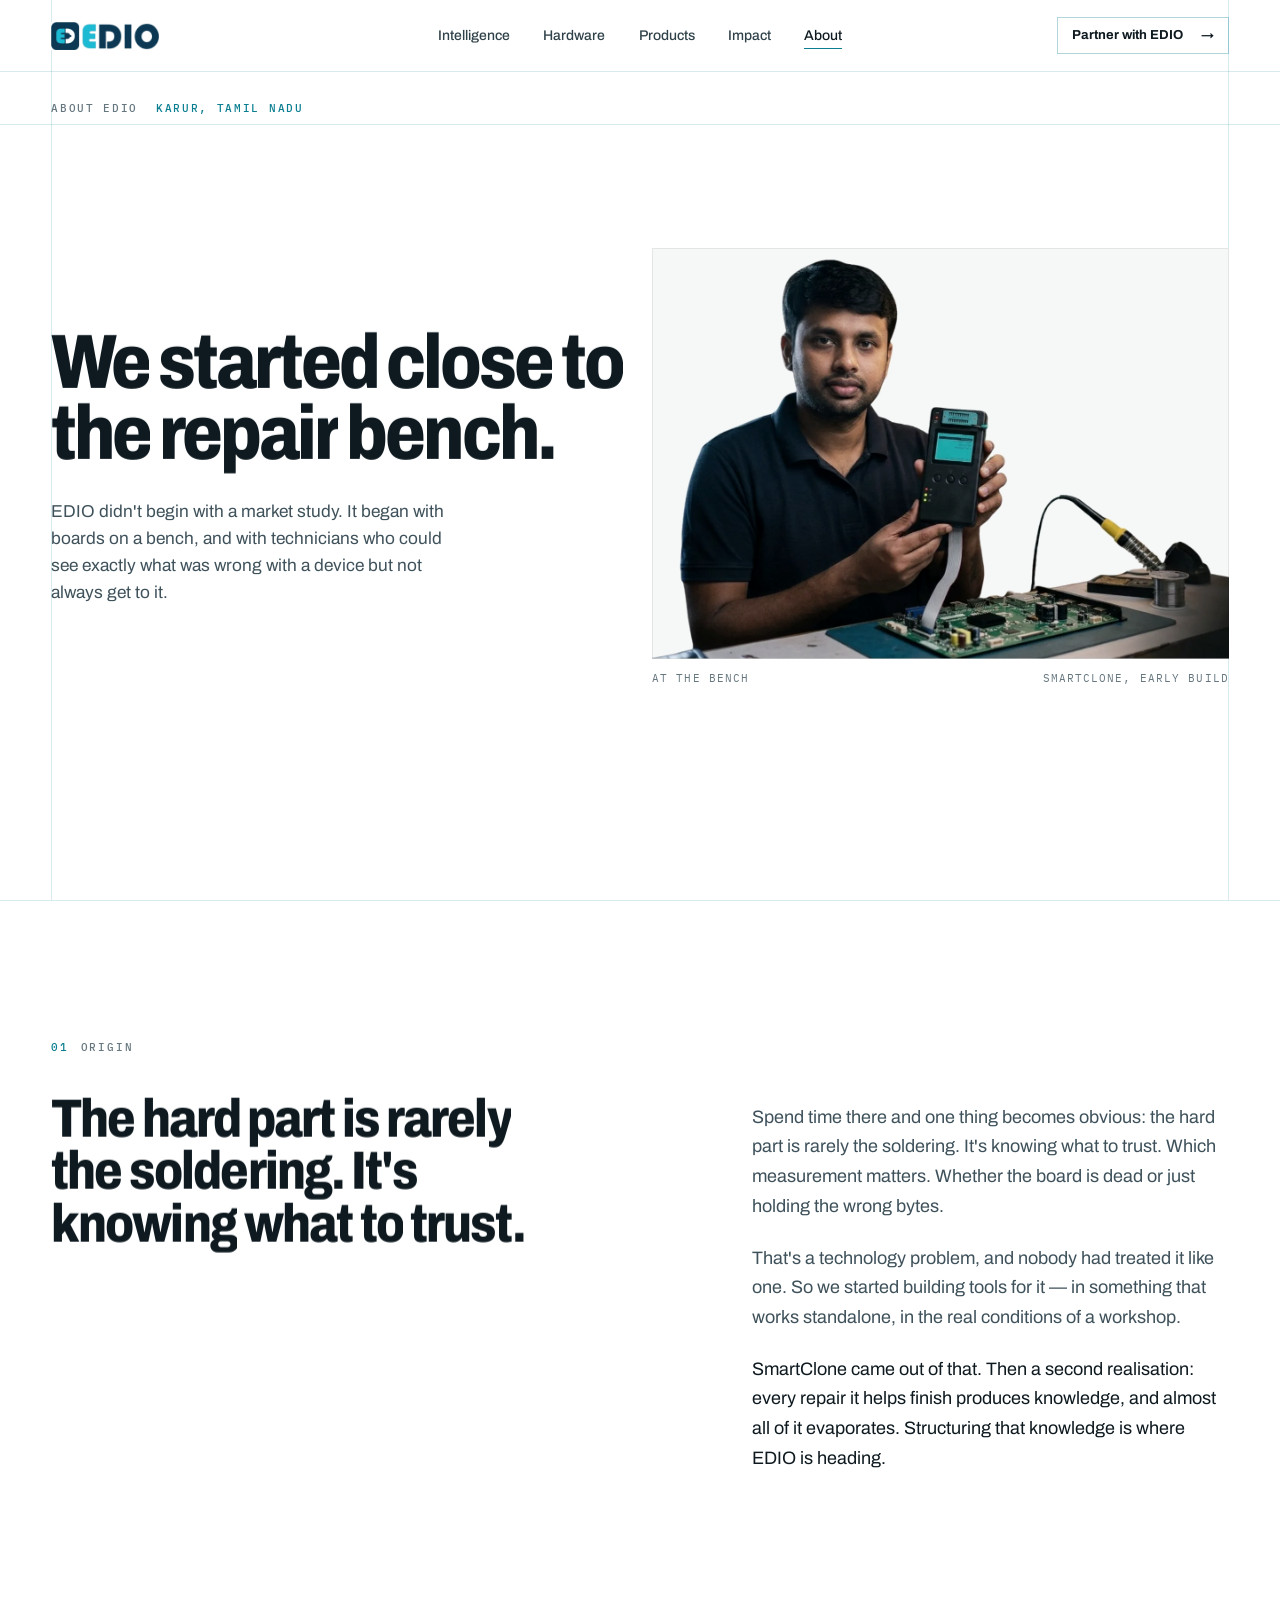
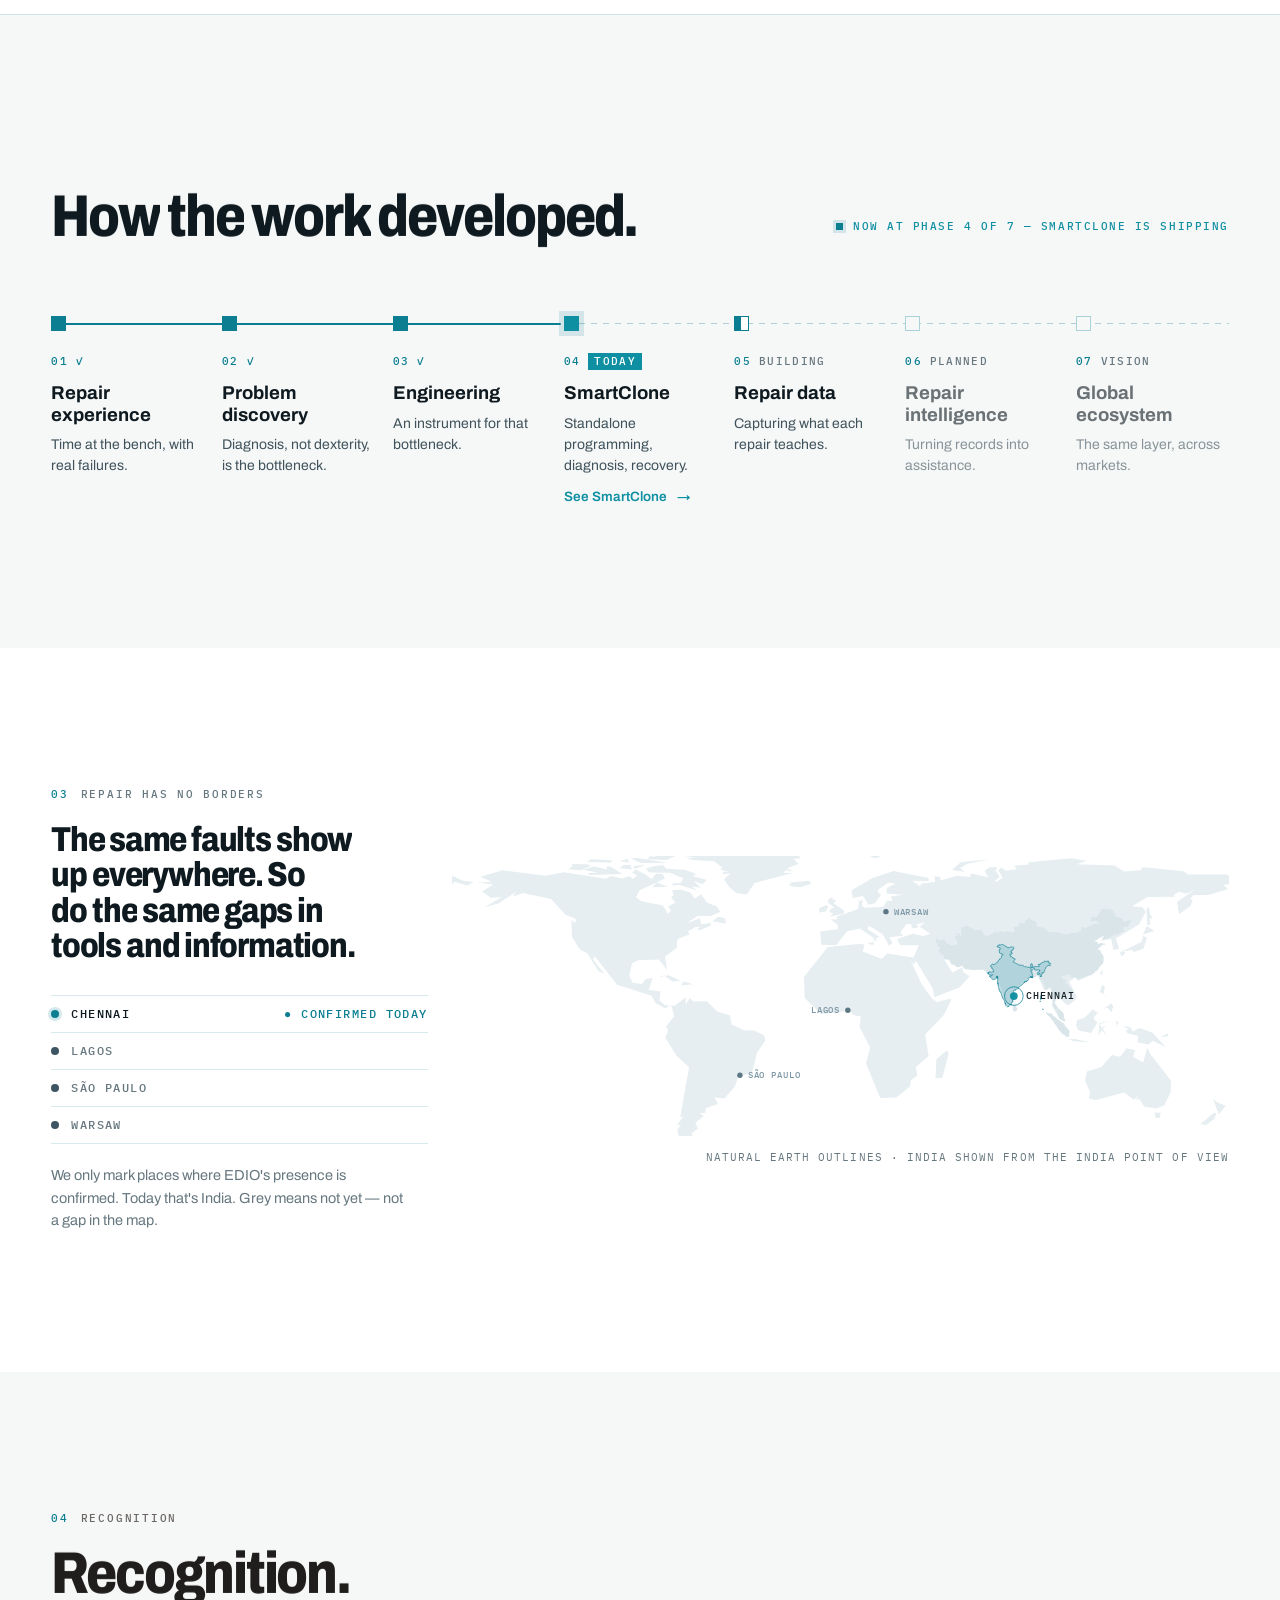
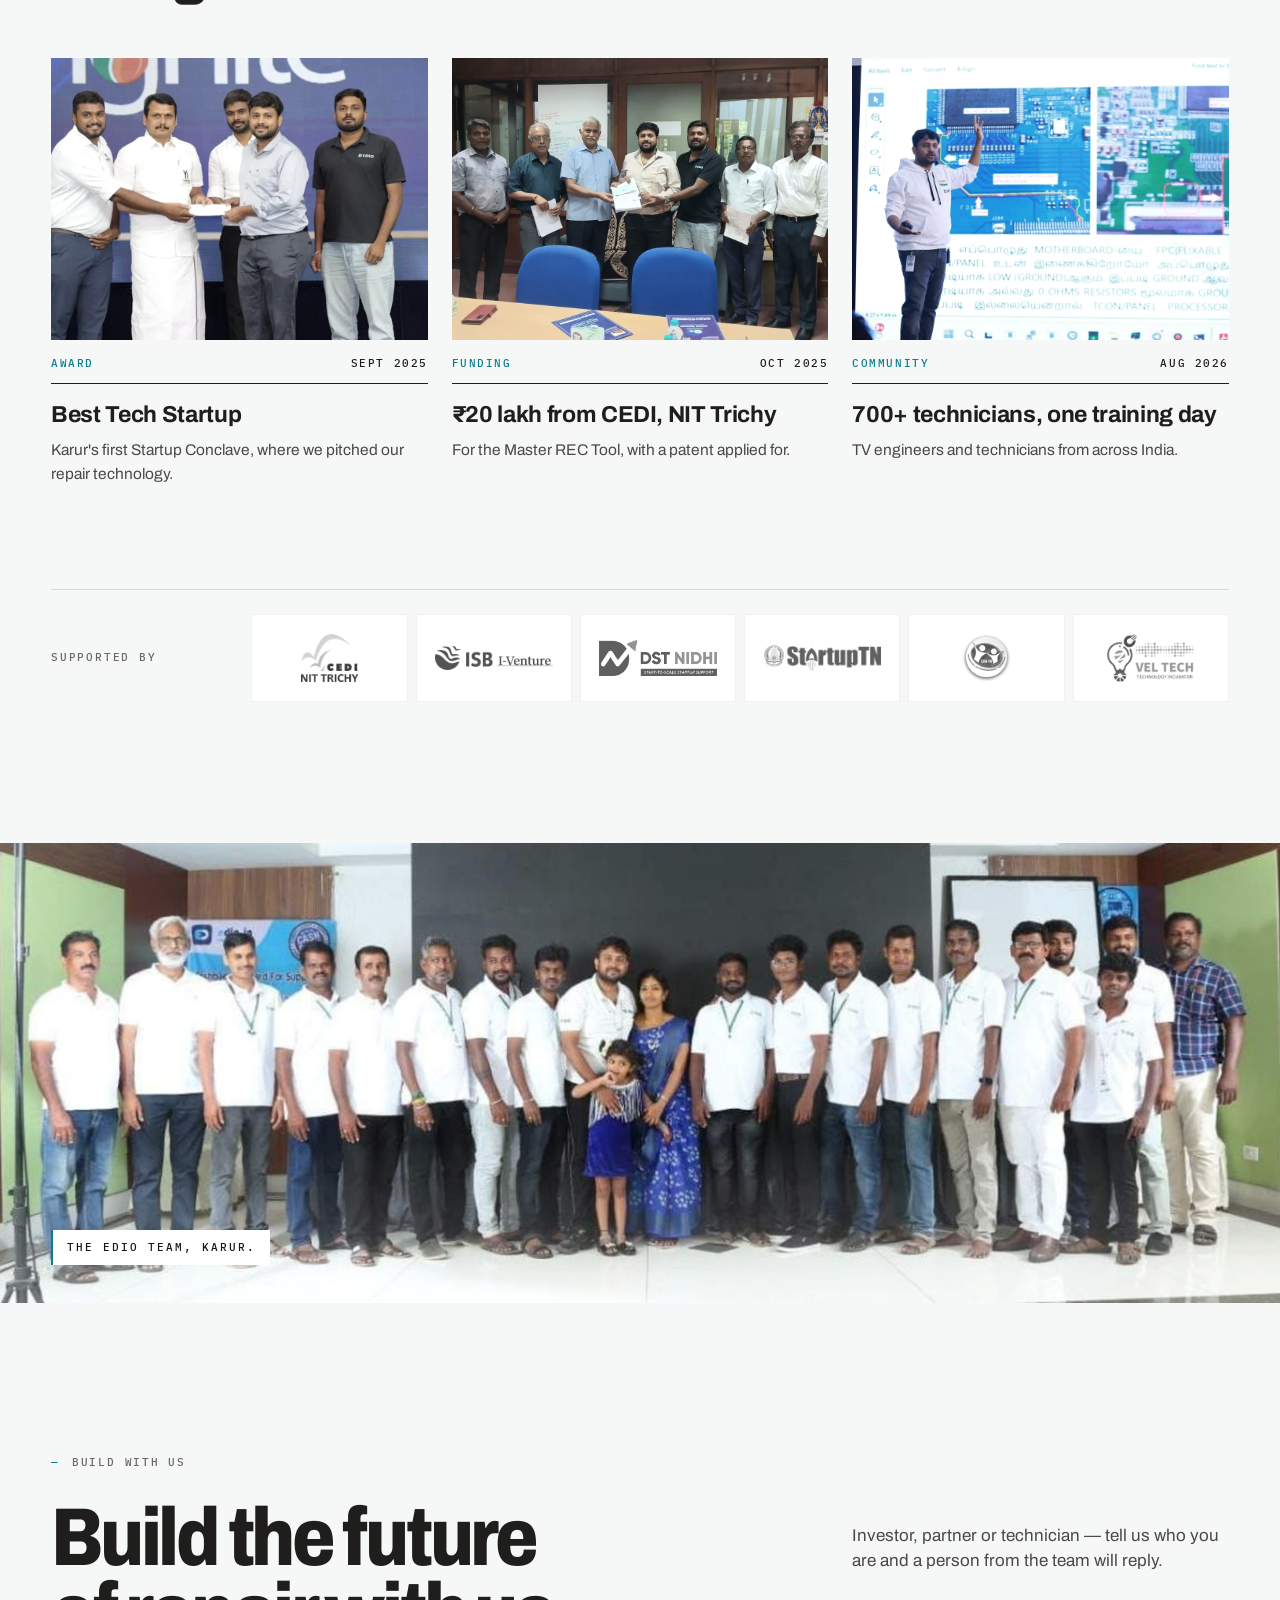
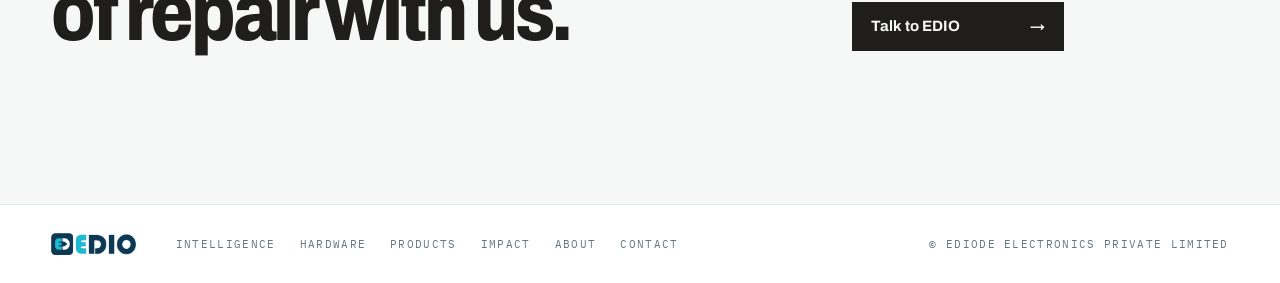
==== commit 0cd1050b: "White theme site-wide, Products page, photo globe on the homepage vision - Whole site on white (hero" ====
--- a/about.html
+++ b/about.html
@@ -16,7 +16,7 @@
 <meta property="og:image:height" content="629">
 <meta property="og:image:alt" content="A technician repairing a TV mainboard at an electronics bench">
 <meta name="twitter:card" content="summary_large_image">
-<meta name="theme-color" content="#071923">
+<meta name="theme-color" content="#FFFFFF">
 <meta name="robots" content="noindex">
 <link rel="icon" href="assets/img/favicon.png">
 <link rel="apple-touch-icon" href="assets/img/apple-touch-icon.png">
@@ -24,8 +24,8 @@
 <link rel="preconnect" href="https://fonts.gstatic.com" crossorigin>
 <link href="https://fonts.googleapis.com/css2?family=Archivo:wdth,wght@75..125,400..900&family=IBM+Plex+Mono:wght@400;500&display=swap" rel="stylesheet">
 <link rel="preload" as="image" href="assets/img/about/founder-bench.webp">
-<link rel="stylesheet" href="assets/css/base.css">
-<link rel="stylesheet" href="assets/css/about.css">
+<link rel="stylesheet" href="assets/css/base.css?v=w1">
+<link rel="stylesheet" href="assets/css/about.css?v=w1">
 <script>
   (function (h) {
     h.classList.replace('no-js', 'js');
@@ -44,11 +44,12 @@
 <header class="site-header" data-header>
   <div class="container header-row">
     <a class="brand" href="index.html" aria-label="EDIO home">
-      <img src="assets/img/logo-wordmark-light.png" alt="EDIO" width="123" height="32">
+      <img src="assets/img/logo-wordmark.png" alt="EDIO" width="123" height="32">
     </a>
     <nav class="nav" aria-label="Primary">
       <a href="intelligence.html">Intelligence</a>
       <a href="hardware.html">Hardware</a>
+      <a href="products.html">Products</a>
       <a href="impact.html">Impact</a>
       <a href="about.html" aria-current="page">About</a>
     </nav>
@@ -60,8 +61,9 @@
   <nav class="mobile-nav" id="mobile-nav" aria-label="Mobile" data-mobile-nav hidden>
     <a href="intelligence.html"><small>01</small>Intelligence</a>
     <a href="hardware.html"><small>02</small>Hardware</a>
-    <a href="impact.html"><small>03</small>Impact</a>
-    <a href="about.html" aria-current="page"><small>04</small>About</a>
+    <a href="products.html"><small>03</small>Products</a>
+    <a href="impact.html"><small>04</small>Impact</a>
+    <a href="about.html" aria-current="page"><small>05</small>About</a>
   </nav>
 </header>
 
@@ -213,10 +215,11 @@
 
 <footer class="site-footer">
   <div class="container footer-row">
-    <img src="assets/img/logo-wordmark-light.png" alt="EDIO" width="92" height="24">
+    <img src="assets/img/logo-wordmark.png" alt="EDIO" width="92" height="24">
     <nav aria-label="Footer">
       <a href="intelligence.html">Intelligence</a>
       <a href="hardware.html">Hardware</a>
+      <a href="products.html">Products</a>
       <a href="impact.html">Impact</a>
       <a href="about.html" aria-current="page">About</a>
       <a href="contact.html">Contact</a>
--- a/assets/css/base.css
+++ b/assets/css/base.css
@@ -9,16 +9,23 @@
 :root {
   --navy: #0A2233;
   --deep: #071923;
-  --cyan: #1CBAD3;
-  --cyan-2: #6FD3E3;
-  --paper: #F3F2F2;
+  --cyan: #0B7F91;
+  --cyan-2: #0E8FA2;
+  --paper: #F6F7F7;
   --ink: #201E1D;
   --white: #FFFFFF;
 
-  --text-dim: #B4C6CF;
-  --text-mute: #7F98A6;
-  --line: rgba(111, 211, 227, .14);
-  --line-strong: rgba(111, 211, 227, .32);
+  /* white theme: page, raised surfaces, text, and text on a teal fill */
+  --bg: #FFFFFF;
+  --surface: #F6F7F7;
+  --surface-2: #EDEFF0;
+  --fg: #0E1A20;
+  --on-accent: #FFFFFF;
+
+  --text-dim: #3F525B;
+  --text-mute: #66777F;
+  --line: rgba(11, 127, 145, .16);
+  --line-strong: rgba(11, 127, 145, .32);
   --rule-dark: rgba(32, 30, 29, .14);
 
   --font-display: "Archivo", "Helvetica Neue", Arial, system-ui, sans-serif;
@@ -37,8 +44,8 @@
 html { -webkit-text-size-adjust: 100%; }
 body {
   margin: 0;
-  background: var(--deep);
-  color: var(--white);
+  background: var(--bg);
+  color: var(--fg);
   font: 400 16px/1.5 var(--font-display);
   -webkit-font-smoothing: antialiased;
   -moz-osx-font-smoothing: grayscale;
@@ -48,13 +55,13 @@
 a { color: inherit; text-decoration: none; }
 h1, h2, h3, p, dl, dd, ol, ul, figure { margin: 0; }
 ol, ul { padding: 0; list-style: none; }
-::selection { background: rgba(28, 186, 211, .35); color: var(--white); }
+::selection { background: rgba(11, 127, 145, .28); color: var(--fg); }
 :focus-visible { outline: 2px solid var(--cyan); outline-offset: 3px; }
 
 .sr { position: absolute; width: 1px; height: 1px; overflow: hidden; clip: rect(0 0 0 0); white-space: nowrap; }
 .skip {
   position: fixed; left: 12px; top: -60px; z-index: 100;
-  padding: 10px 14px; background: var(--cyan); color: var(--deep); font-weight: 700;
+  padding: 10px 14px; background: var(--cyan); color: var(--on-accent); font-weight: 700;
 }
 .skip:focus { top: 12px; }
 
@@ -93,7 +100,7 @@
 /* status lights: on · half (building) · off (planned) */
 .led {
   display: inline-block; width: 7px; height: 7px; margin-right: 10px; flex: none;
-  background: var(--cyan); box-shadow: 0 0 0 3px rgba(28, 186, 211, .18);
+  background: var(--cyan); box-shadow: 0 0 0 3px rgba(11, 127, 145, .144);
 }
 .led--half { background: linear-gradient(90deg, var(--cyan) 50%, transparent 50%); border: 1px solid var(--cyan); box-shadow: none; }
 .led--off { background: transparent; border: 1px solid var(--text-mute); box-shadow: none; }
@@ -114,13 +121,13 @@
 }
 .btn i { font-style: normal; transition: transform .35s var(--ease); }
 .btn:hover i { transform: translateX(4px); }
-.btn-solid { background: var(--cyan); color: var(--deep); }
+.btn-solid { background: var(--cyan); color: var(--on-accent); }
 .btn-solid:hover { background: var(--cyan-2); }
-.btn-solid:active { background: #149AB0; }
-.btn-line { border-color: rgba(255, 255, 255, .42); color: var(--white); }
-.btn-line:hover { border-color: var(--cyan); color: var(--cyan-2); background: rgba(28, 186, 211, .06); }
+.btn-solid:active { background: #0B7F91; }
+.btn-line { border-color: rgba(14, 26, 32, .294); color: var(--fg); }
+.btn-line:hover { border-color: var(--cyan); color: var(--cyan-2); background: rgba(11, 127, 145, .048); }
 .btn-ink { background: var(--ink); color: var(--paper); }
-.btn-ink:hover { background: var(--navy); }
+.btn-ink:hover { background: var(--surface); }
 .btn-ink-line { border-color: rgba(32, 30, 29, .4); color: var(--ink); }
 .btn-ink-line:hover { border-color: var(--ink); background: rgba(32, 30, 29, .04); }
 
@@ -134,17 +141,19 @@
   transition: background-color .45s ease, border-color .45s ease, backdrop-filter .45s ease;
 }
 .site-header.is-scrolled {
-  background: rgba(7, 25, 35, .86);
+  background: rgba(255, 255, 255, .86);
   -webkit-backdrop-filter: blur(12px) saturate(1.1);
   backdrop-filter: blur(12px) saturate(1.1);
-  border-bottom-color: rgba(111, 211, 227, .18);
-}
-.header-row { height: 100%; display: flex; align-items: center; gap: 40px; }
+  border-bottom-color: rgba(11, 127, 145, .144);
+}
+.header-row { position: relative; height: 100%; display: flex; align-items: center; gap: 40px; }
 .brand img { height: 28px; width: auto; }
-.nav { margin-left: auto; display: flex; gap: clamp(20px, 2.6vw, 40px); }
+/* nav sits on the page's centre line; brand left, CTA right */
+.nav { position: absolute; left: 50%; transform: translateX(-50%); display: flex; gap: clamp(20px, 2.6vw, 40px); }
+.header-cta { margin-left: auto; }
 .nav a {
   position: relative; padding: 6px 0;
-  font: 500 14px/1 var(--font-display); color: #C5D3DA;
+  font: 500 14px/1 var(--font-display); color: #2F4149;
   transition: color .25s ease;
 }
 .nav a::after {
@@ -152,9 +161,9 @@
   background: var(--cyan); transform: scaleX(0); transform-origin: left;
   transition: transform .4s var(--ease);
 }
-.nav a:hover, .nav a[aria-current="page"] { color: var(--white); }
+.nav a:hover, .nav a[aria-current="page"] { color: var(--fg); }
 .nav a:hover::after, .nav a[aria-current="page"]::after { transform: scaleX(1); }
-.header-cta { min-width: 0; gap: 18px; padding: 11px 14px; font-size: 13px; border-color: rgba(111, 211, 227, .4); }
+.header-cta { min-width: 0; gap: 18px; padding: 11px 14px; font-size: 13px; border-color: rgba(11, 127, 145, .32); }
 .header-cta .sm { display: none; }
 .menu-btn { display: none; }
 
@@ -164,7 +173,7 @@
   position: absolute; left: 0; right: 0; top: 100%;
   height: calc(100vh - var(--header-h)); height: calc(100dvh - var(--header-h));
   overflow-y: auto; overscroll-behavior: contain;
-  background: var(--deep); padding: 12px var(--pad) 40px;
+  background: var(--bg); padding: 12px var(--pad) 40px;
   display: flex; flex-direction: column;
 }
 .mobile-nav[hidden] { display: none; }
@@ -183,7 +192,7 @@
 .mk.is-hit { --hit: 1; transition-duration: .18s; }
 .mk-dot {
   position: absolute; left: -3px; top: -3px; width: 6px; height: 6px;
-  background: var(--cyan-2); box-shadow: 0 0 0 3px rgba(7, 25, 35, .55);
+  background: var(--cyan-2); box-shadow: 0 0 0 3px rgba(255, 255, 255, .55);
   opacity: calc(.4 + .6 * max(var(--on), var(--hit)));
 }
 .mk-ring {
@@ -199,7 +208,7 @@
   display: flex; gap: 8px; white-space: nowrap;
   padding: 5px 8px 5px 7px;
   font: 500 10px/1 var(--font-mono); letter-spacing: .12em; text-transform: uppercase;
-  color: #D6E7ED; background: rgba(7, 25, 35, .78);
+  color: #1B2C33; background: rgba(255, 255, 255, .78);
   border-left: 1px solid var(--cyan);
   opacity: max(var(--on), var(--hit));
   transform: translateX(calc((1 - max(var(--on), var(--hit))) * -6px));
@@ -229,14 +238,14 @@
 .close-side p { font-size: 17px; color: #4B4845; }
 .close-actions { display: flex; flex-wrap: wrap; gap: 12px; }
 
-.site-footer { background: var(--deep); border-top: 1px solid var(--line); }
+.site-footer { background: var(--bg); border-top: 1px solid var(--line); }
 .footer-row {
   display: flex; flex-wrap: wrap; align-items: center; gap: 20px 40px; padding-block: 28px;
   font: 400 11px/1 var(--font-mono); letter-spacing: .12em; text-transform: uppercase; color: var(--text-mute);
 }
 .footer-row img { height: 22px; width: auto; }
 .footer-row nav { display: flex; flex-wrap: wrap; gap: 24px; }
-.footer-row nav a:hover { color: var(--white); }
+.footer-row nav a:hover { color: var(--fg); }
 .footer-row p { margin-left: auto; }
 
 /* ---------- Scroll reveal (site.js adds .is-in) ---------- */
@@ -264,7 +273,7 @@
     width: 44px; height: 44px; margin-right: -10px;
     background: none; border: 0; cursor: pointer;
   }
-  .menu-btn i { display: block; width: 20px; height: 1.5px; background: var(--white); transition: transform .3s var(--ease); }
+  .menu-btn i { display: block; width: 20px; height: 1.5px; background: var(--fg); transition: transform .3s var(--ease); }
   .menu-btn[aria-expanded="true"] i:first-of-type { transform: translateY(3.75px) rotate(45deg); }
   .menu-btn[aria-expanded="true"] i:last-of-type { transform: translateY(-3.75px) rotate(-45deg); }
 
--- a/assets/css/about.css
+++ b/assets/css/about.css
@@ -8,7 +8,7 @@
    HERO
    ========================================================================== */
 .ab-hero {
-  position: relative; background: var(--deep); overflow: hidden;
+  position: relative; background: var(--bg); overflow: hidden;
   min-height: 100vh; min-height: 100svh;
   padding: calc(var(--header-h) + 20px) 0 clamp(56px, 7vw, 96px);
   display: flex; flex-direction: column;
@@ -42,19 +42,19 @@
 /* ==========================================================================
    STORY
    ========================================================================== */
-.story { padding-block: clamp(96px, 11vw, 160px); background: var(--deep); border-top: 1px solid var(--line); }
+.story { padding-block: clamp(96px, 11vw, 160px); background: var(--bg); border-top: 1px solid var(--line); }
 .story-grid { display: grid; grid-template-columns: repeat(12, 1fr); column-gap: 24px; row-gap: 40px; align-items: start; }
 .story-grid .kicker { grid-column: 1 / -1; }
 .pull { grid-column: 1 / span 7; margin: 0; font-size: clamp(34px, 4.2vw, 66px); line-height: .98; }
 .story-text { grid-column: 8 / span 5; padding-top: 10px; }
 .story-text p { font-size: 18px; line-height: 1.65; color: var(--text-dim); }
 .story-text p + p { margin-top: 22px; }
-.story-text p:last-child { color: var(--white); }
+.story-text p:last-child { color: var(--fg); }
 
 /* ==========================================================================
    PHASES
    ========================================================================== */
-.phases { padding-block: clamp(96px, 11vw, 160px); background: var(--navy); border-top: 1px solid var(--line); }
+.phases { padding-block: clamp(96px, 11vw, 160px); background: var(--surface); border-top: 1px solid var(--line); }
 .phases-head { display: grid; grid-template-columns: repeat(12, 1fr); column-gap: 24px; align-items: end; }
 .phases-head .kicker { grid-column: 1 / -1; }
 .phases-title { grid-column: 1 / span 7; margin-top: 22px; font-size: clamp(36px, 4.6vw, 72px); }
@@ -68,15 +68,15 @@
 .ph { position: relative; padding-top: 40px; }
 .ph::before {
   content: ""; position: absolute; left: 0; top: 0; width: 15px; height: 15px;
-  background: var(--navy); border: 1px solid var(--line-strong);
+  background: var(--surface); border: 1px solid var(--line-strong);
 }
 .ph--done::before { background: var(--cyan); border-color: var(--cyan); }
-.ph--now::before { background: var(--cyan-2); border-color: var(--cyan-2); box-shadow: 0 0 0 5px rgba(111, 211, 227, .18); }
-.ph--next::before { background: linear-gradient(90deg, var(--cyan) 50%, var(--navy) 50%); border-color: var(--cyan); }
+.ph--now::before { background: var(--cyan-2); border-color: var(--cyan-2); box-shadow: 0 0 0 5px rgba(11, 127, 145, .144); }
+.ph--next::before { background: linear-gradient(90deg, var(--cyan) 50%, var(--bg) 50%); border-color: var(--cyan); }
 .ph-n { display: flex; gap: 8px; align-items: baseline; font: 500 11px/1 var(--font-mono); letter-spacing: .12em; color: var(--cyan); text-transform: uppercase; }
 .ph-n b { font-weight: 500; color: var(--text-mute); }
 .ph--done .ph-n b { color: var(--cyan); }
-.ph--now .ph-n b { color: var(--deep); background: var(--cyan-2); padding: 3px 6px; margin: -3px 0; }
+.ph--now .ph-n b { color: var(--on-accent); background: var(--cyan-2); padding: 3px 6px; margin: -3px 0; }
 .ph h3 { margin-top: 16px; font: 700 clamp(17px, 1.45vw, 21px)/1.15 var(--font-display); }
 .ph p { margin-top: 8px; font-size: 14px; line-height: 1.5; color: var(--text-dim); }
 .ph--later h3, .ph--later p { opacity: .6; }
@@ -88,7 +88,7 @@
 /* ==========================================================================
    NO BORDERS — map
    ========================================================================== */
-.borders { padding-block: clamp(96px, 11vw, 160px); background: var(--deep); }
+.borders { padding-block: clamp(96px, 11vw, 160px); background: var(--bg); }
 .borders-grid { display: grid; grid-template-columns: repeat(12, 1fr); column-gap: 24px; align-items: center; }
 .borders-copy { grid-column: 1 / span 4; }
 .borders-title { margin-top: 22px; font-size: clamp(28px, 2.7vw, 42px); line-height: 1.02; }
@@ -96,20 +96,20 @@
 .legend li { display: flex; align-items: center; gap: 12px; padding: 12px 0; border-bottom: 1px solid var(--line); font: 500 12px/1 var(--font-mono); letter-spacing: .12em; text-transform: uppercase; color: var(--text-mute); }
 .legend li i { width: 8px; height: 8px; border-radius: 50%; background: #3E5664; }
 .legend li b { margin-left: auto; font-weight: 500; color: var(--cyan); }
-.legend .lg-on { color: var(--white); }
-.legend .lg-on i { background: var(--cyan); box-shadow: 0 0 0 3px rgba(28, 186, 211, .22); }
+.legend .lg-on { color: var(--fg); }
+.legend .lg-on i { background: var(--cyan); box-shadow: 0 0 0 3px rgba(11, 127, 145, .176); }
 .borders-note { margin-top: 20px; font-size: 14.5px; line-height: 1.55; color: var(--text-mute); max-width: 44ch; }
 
 .map { grid-column: 5 / span 8; margin: 0; }
 .map svg { width: 100%; height: auto; display: block; overflow: hidden; }
-.map .land { fill: #13303F; stroke: none; }
-.map .land--near { fill: #1A3A4B; }
-.map .india { fill: rgba(28, 186, 211, .3); stroke: var(--cyan); stroke-width: .8; stroke-linejoin: round; }
+.map .land { fill: #E6EEF1; stroke: none; }
+.map .land--near { fill: #D9E5E9; }
+.map .india { fill: rgba(11, 127, 145, .24); stroke: var(--cyan); stroke-width: .8; stroke-linejoin: round; }
 .city circle { fill: #5E7784; }
 .city text { font: 500 11px var(--font-mono); letter-spacing: .1em; text-transform: uppercase; fill: #7F98A6; }
 .city--on circle { fill: var(--cyan-2); }
 .city--on .city-ring { fill: none; stroke: var(--cyan); stroke-width: 1; transform-box: fill-box; transform-origin: center; animation: ping-city 2.8s var(--ease) infinite; }
-.city--on text { fill: var(--white); font-size: 12.5px; }
+.city--on text { fill: var(--fg); font-size: 12.5px; }
 @keyframes ping-city { 0% { transform: scale(.4); opacity: 1; } 70%, 100% { transform: scale(1.8); opacity: 0; } }
 .map figcaption { margin-top: 14px; text-align: right; font: 400 10.5px/1.4 var(--font-mono); letter-spacing: .1em; text-transform: uppercase; color: var(--text-mute); }
 
@@ -137,16 +137,16 @@
 /* ==========================================================================
    TEAM
    ========================================================================== */
-.team { background: var(--deep); }
+.team { background: var(--bg); }
 .team-figure { margin: 0; position: relative; }
 .team-media { position: relative; height: clamp(260px, 36vw, 540px); overflow: hidden; }
-.team-media img { position: absolute; inset: -3% 0; width: 100%; height: 106%; object-fit: cover; object-position: 50% 45%; filter: saturate(.6) brightness(.85) contrast(1.05); }
-.team-media::after { content: ""; position: absolute; inset: 0; background: linear-gradient(0deg, rgba(7, 25, 35, .75), rgba(7, 25, 35, 0) 40%); }
+.team-media img { position: absolute; inset: -3% 0; width: 100%; height: 106%; object-fit: cover; object-position: 50% 45%; filter: saturate(.85) brightness(.98) contrast(1.05); }
+.team-media::after { content: ""; position: absolute; inset: 0; background: linear-gradient(0deg, rgba(255, 255, 255, .25), rgba(255, 255, 255, 0) 35%); }
 .team-figure figcaption { position: absolute; left: 0; right: 0; bottom: clamp(20px, 3vw, 40px); }
 .team-tag {
   display: inline-block; padding: 12px 14px;
   font: 500 11px/1 var(--font-mono); letter-spacing: .18em; text-transform: uppercase;
-  background: var(--deep); color: var(--white); border-left: 2px solid var(--cyan);
+  background: var(--bg); color: var(--fg); border-left: 2px solid var(--cyan);
 }
 
 /* ==========================================================================
